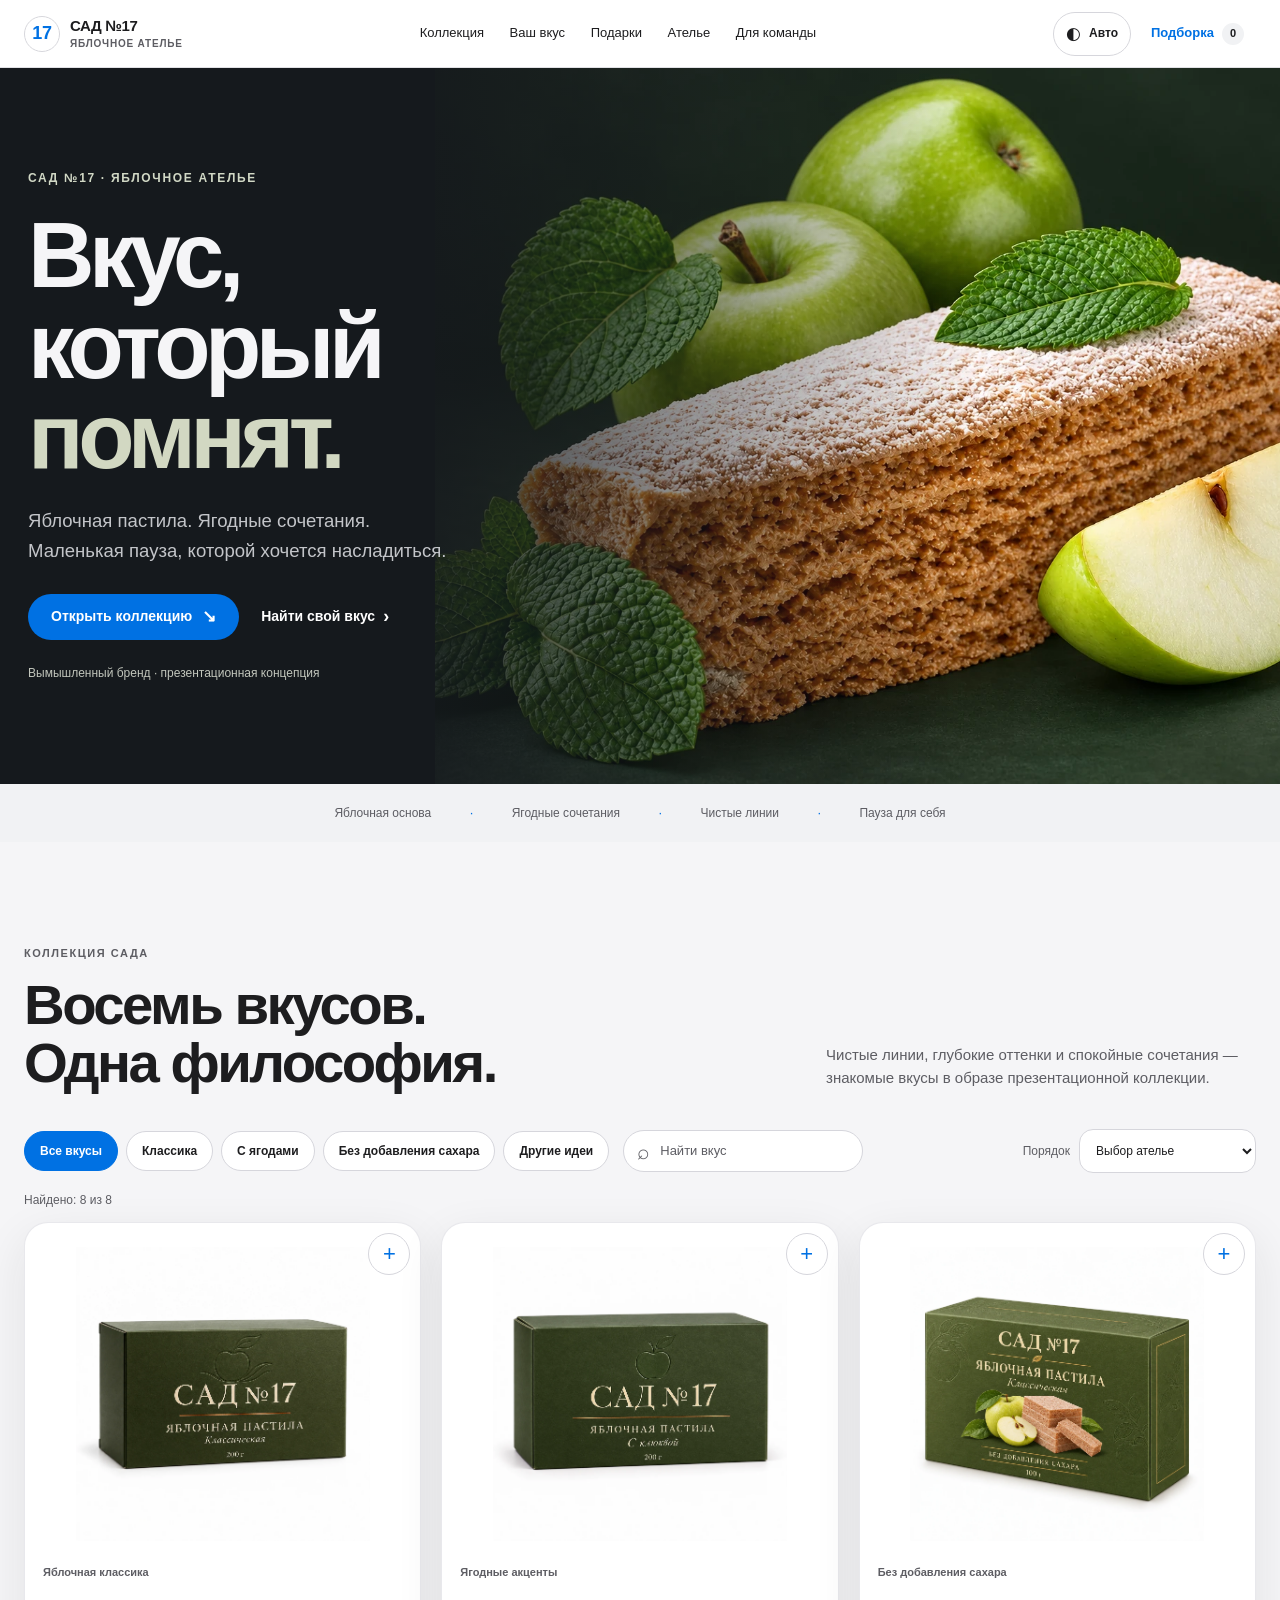
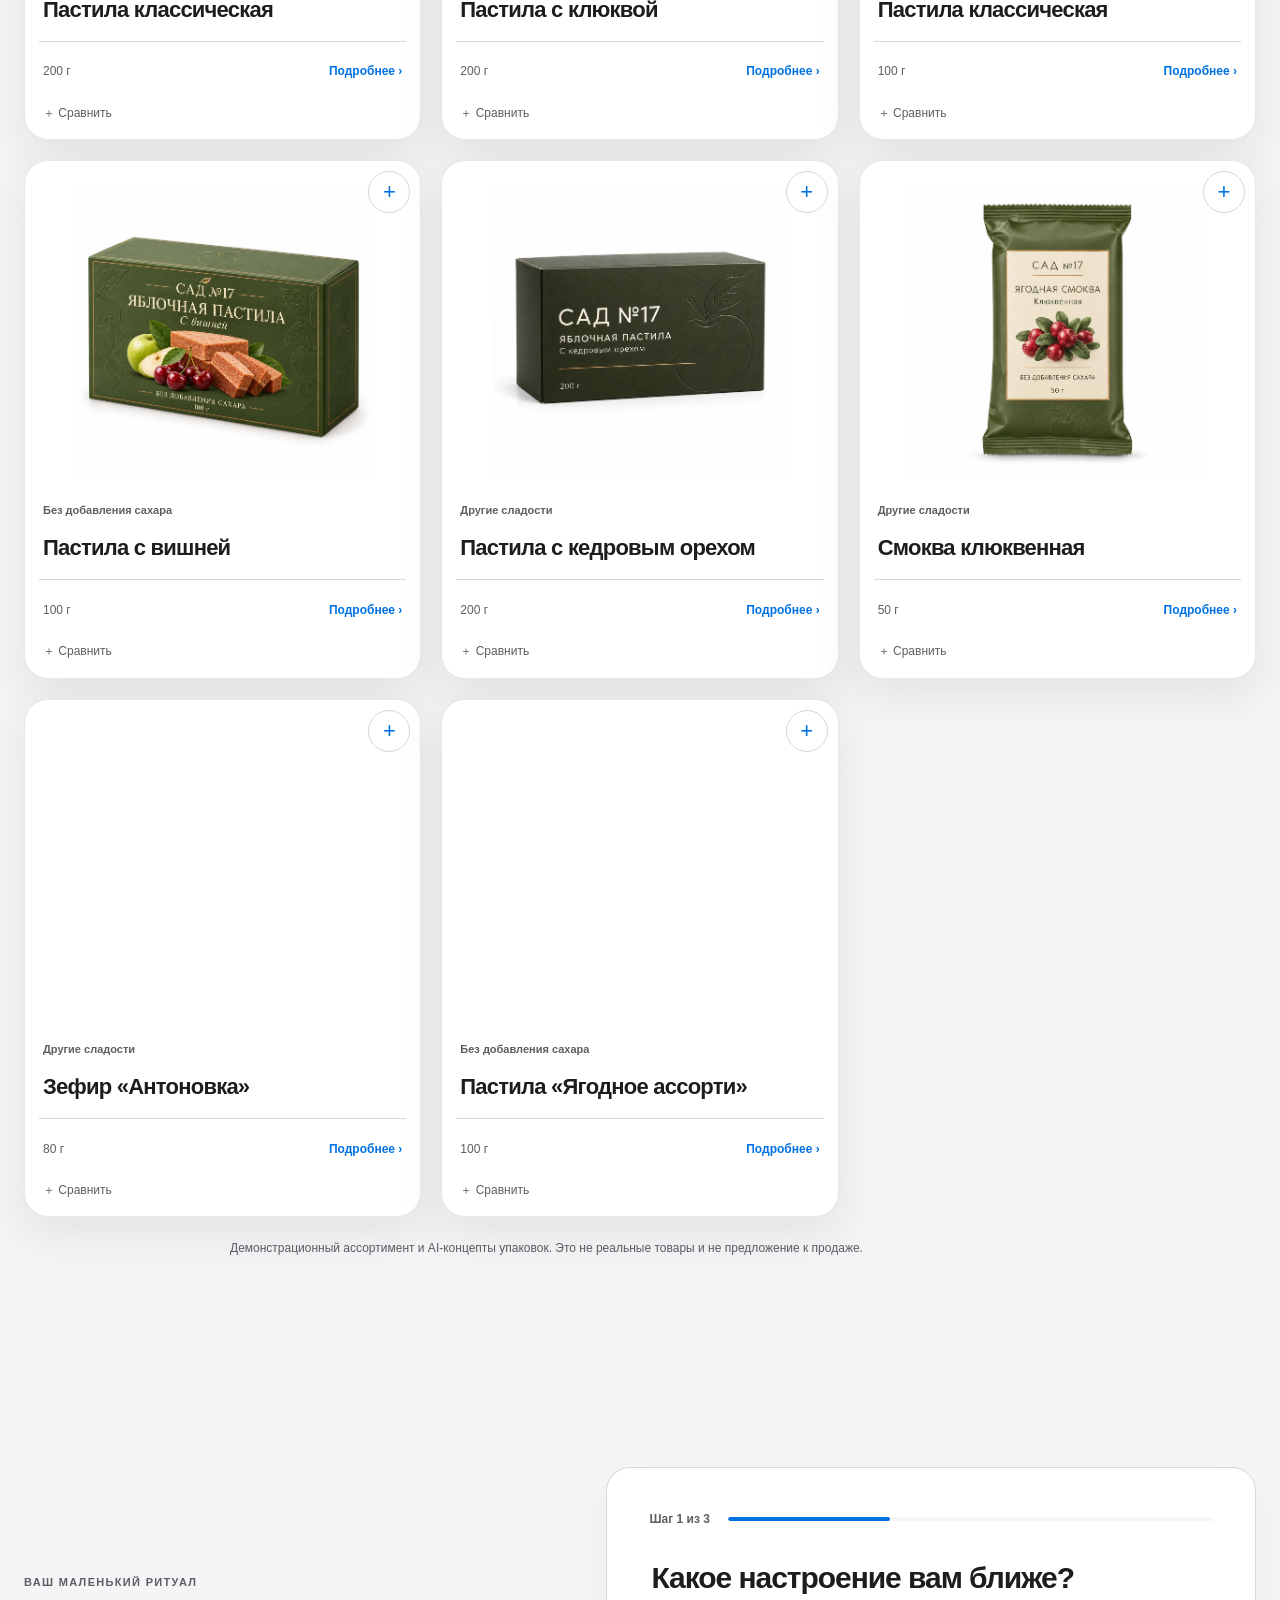
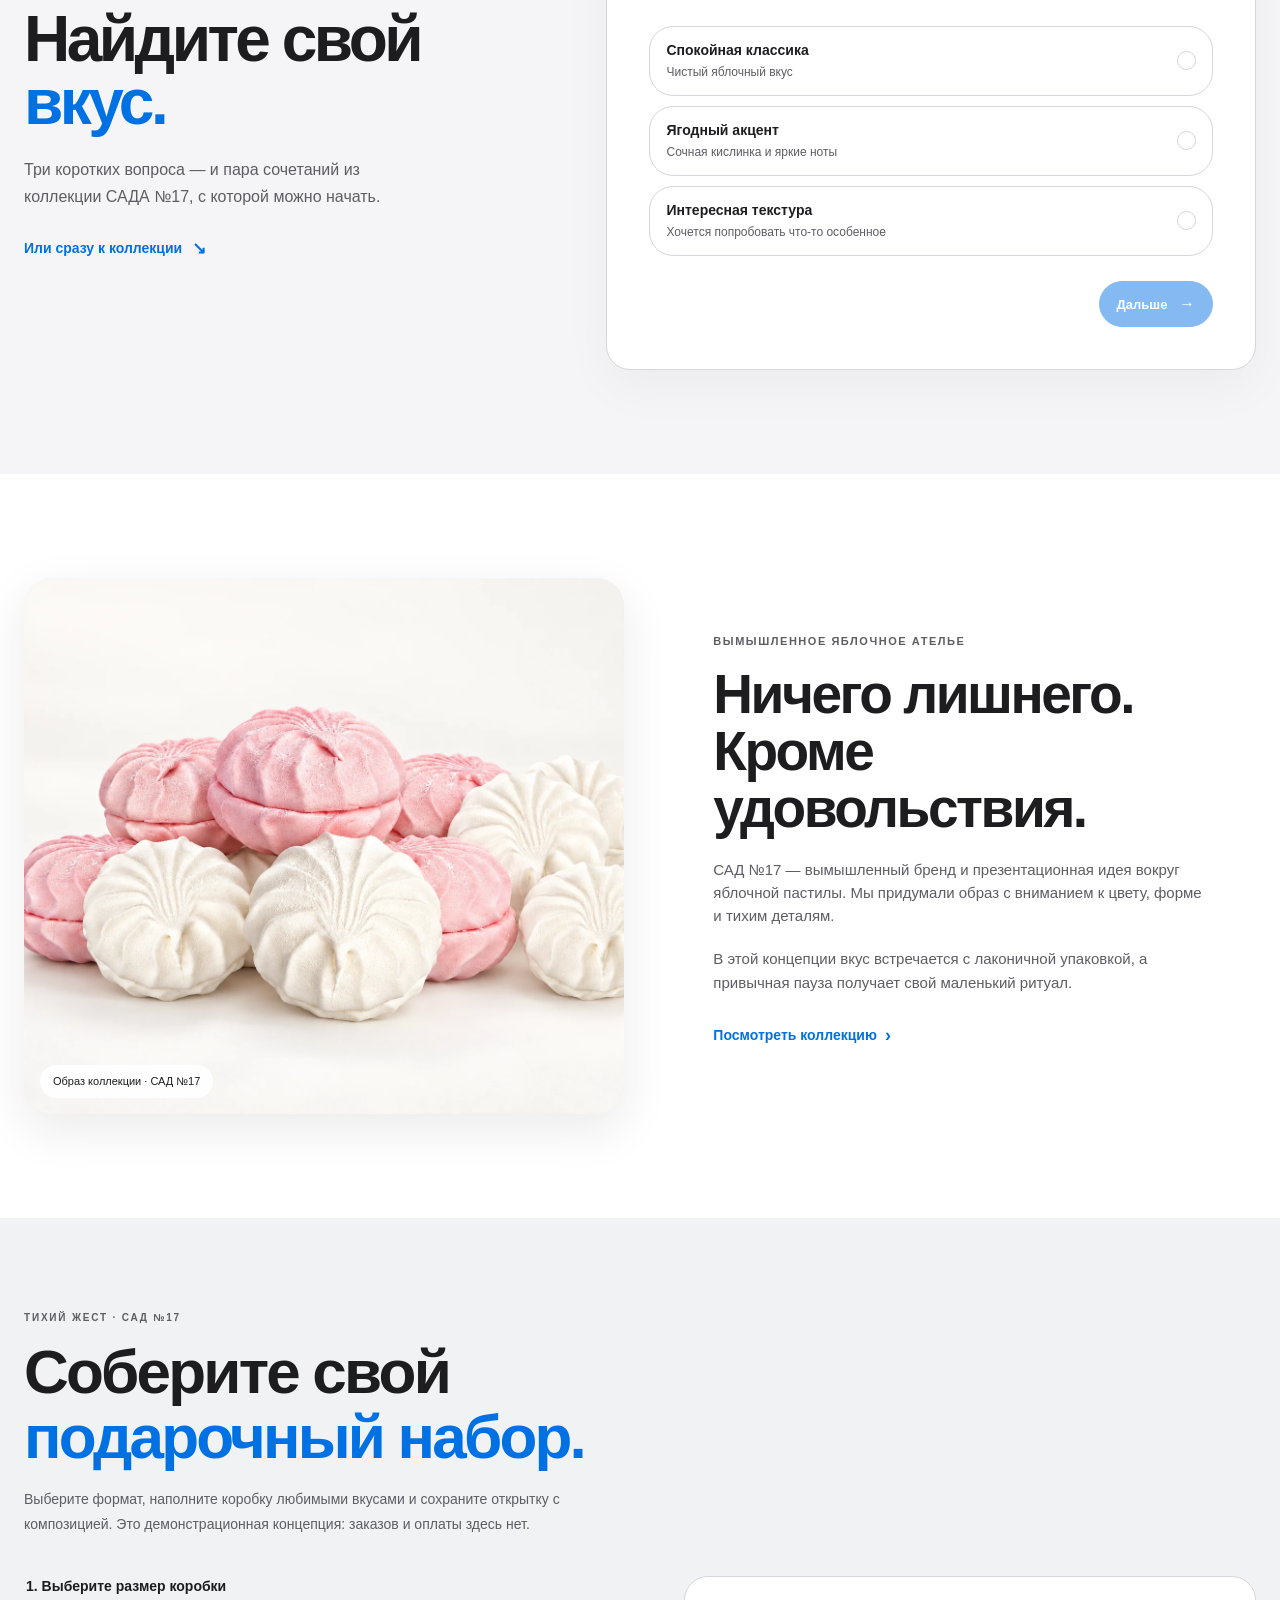
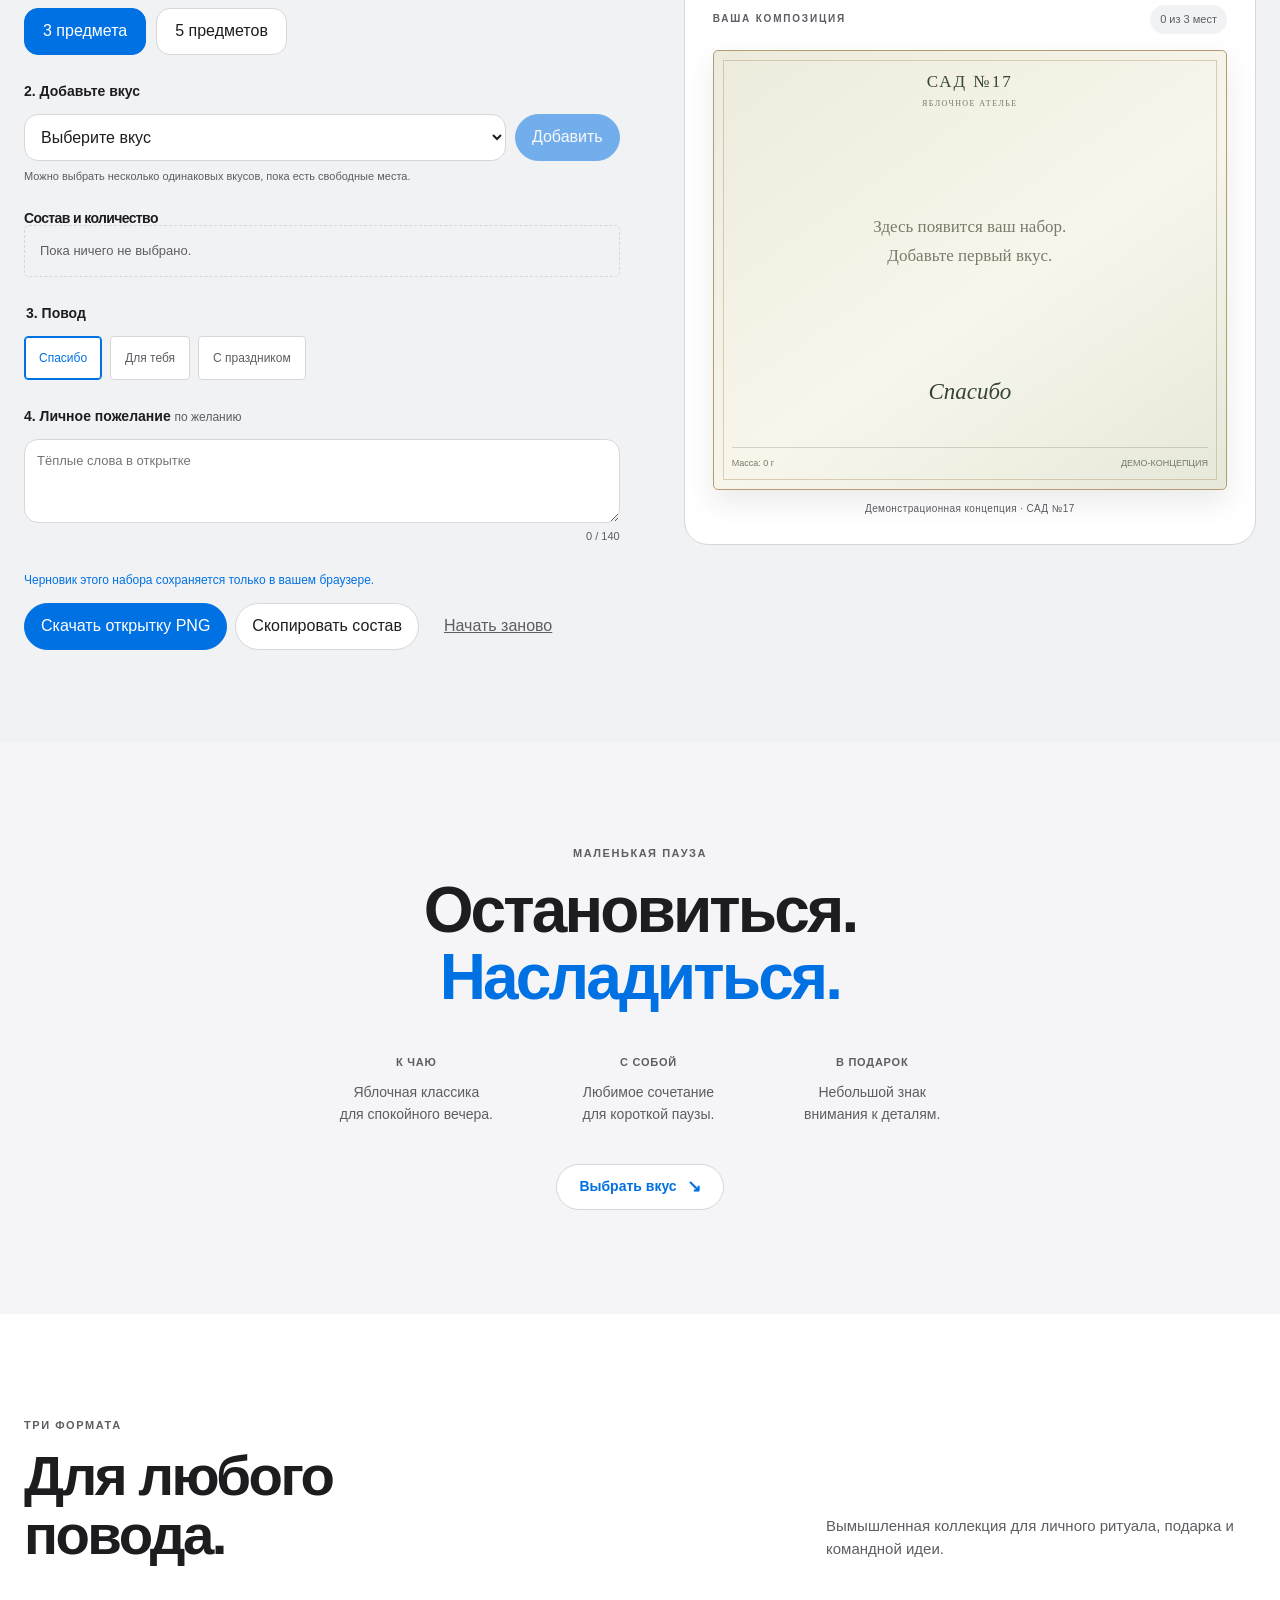
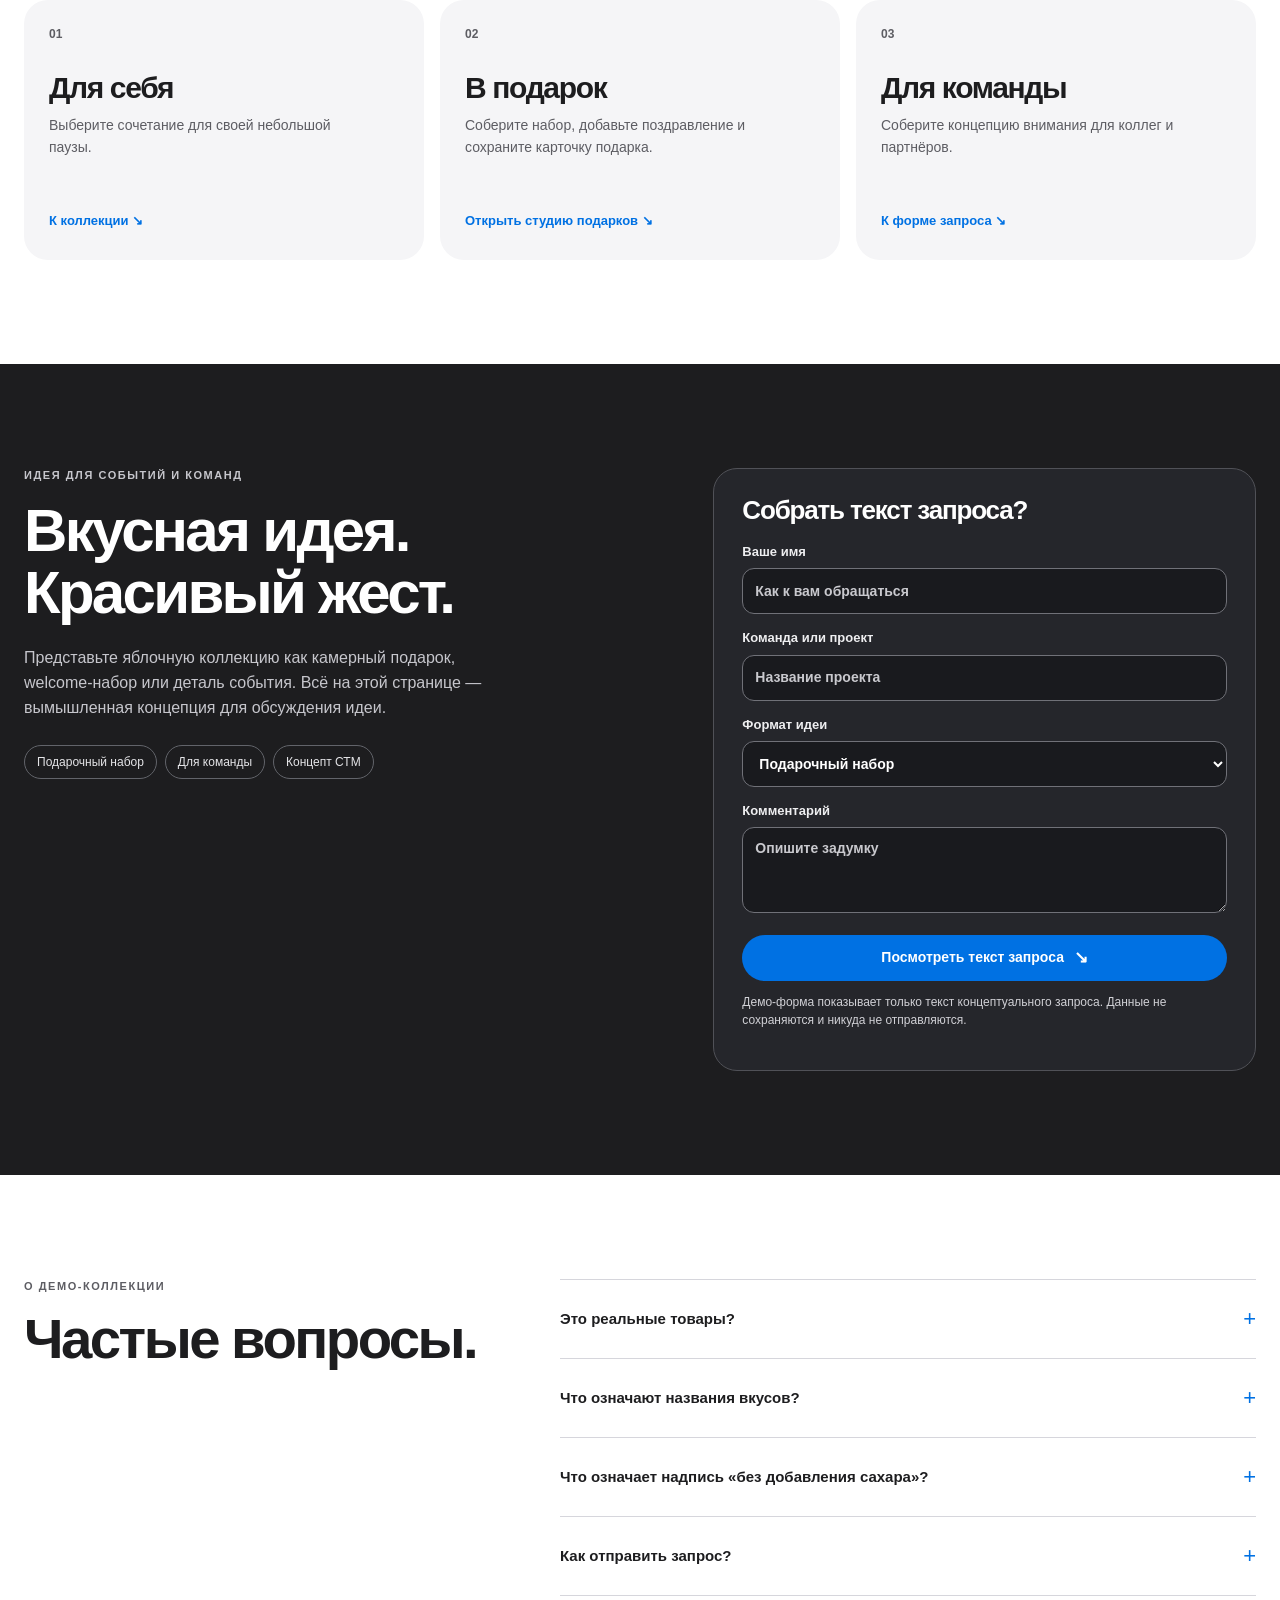
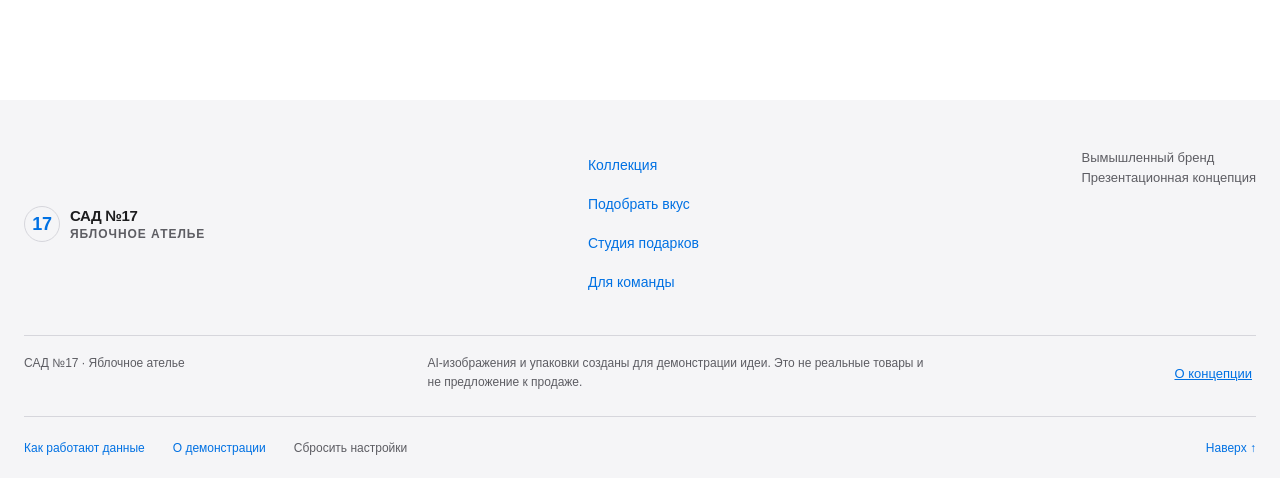
==== index.html @ 33a05bc6 "Build Sad 17 atelier demo with themes and interactive collection" ====
<!doctype html>
<html lang="ru">
<head>
  <meta charset="utf-8">
  <meta name="viewport" content="width=device-width,initial-scale=1">
  <title>САД №17 — яблочное ателье</title>
  <meta name="description" content="Сад №17 — концепция яблочного ателье. Откройте коллекцию, найдите свой вкус и соберите подарочный набор. Светлая и ночная темы.">
  <meta property="og:type" content="website">
  <meta property="og:title" content="Сад №17 — вкус, который помнят">
  <meta property="og:description" content="Коллекция сладостей, персональный подбор вкуса и студия подарков. Демонстрационная концепция вымышленного бренда.">
  <meta property="og:url" content="https://dementer11.github.io/sad17-atelier/">
  <meta property="og:image" content="https://dementer11.github.io/sad17-atelier/assets/demo/editorial-pastila-apples.webp">
  <meta name="twitter:card" content="summary_large_image">
  <link rel="canonical" href="https://dementer11.github.io/sad17-atelier/">
  <meta name="theme-color" content="#17211b">
  <link rel="icon" href="favicon.svg?v=sad17-1" type="image/svg+xml">
  <script src="theme.js"></script>
  <link rel="stylesheet" href="styles.css?v=apple-4">
  <link rel="stylesheet" href="quiz.css">
  <link rel="stylesheet" href="gift.css">
  <link rel="stylesheet" href="enhancements.css">
  <script src="site.js" defer></script>
  <script src="quiz.js" defer></script>
  <script src="gift.js" defer></script>
</head>
<body id="top">
  <a class="skip" href="#catalog">Перейти к каталогу</a>
  <header class="header">
    <a href="#top" class="brand" aria-label="САД №17 — яблочное ателье, наверх">
      <span class="brand-symbol" aria-hidden="true">17</span>
      <span>САД №17<small>ЯБЛОЧНОЕ АТЕЛЬЕ</small></span>
    </a>
    <nav class="nav" aria-label="Основная навигация">
      <a href="#catalog">Коллекция</a>
      <a href="#taste-finder">Ваш вкус</a>
      <a href="#gift-studio">Подарки</a>
      <a href="#story">Ателье</a>
      <a href="#business">Для команды</a>
    </nav>
    <div class="header-actions">
      <button id="theme-toggle" class="theme-toggle" type="button" aria-label="Изменить тему"><span class="theme-toggle-icon" aria-hidden="true">◐</span><span class="theme-label" id="theme-label">Авто</span></button>
      <button class="selection-button" id="open-selection" type="button" aria-label="Открыть подборку">Подборка <span id="selection-count">0</span></button>
      <button id="menu-button" class="menu-button" type="button" aria-label="Открыть меню" aria-expanded="false">☰</button>
    </div>
  </header>

  <main>
    <section class="hero" aria-labelledby="hero-title">
      <div class="hero-copy">
        <p class="eyebrow">САД №17 · ЯБЛОЧНОЕ АТЕЛЬЕ</p>
        <h1 id="hero-title">Вкус,<br>который<br><em>помнят.</em></h1>
        <p class="hero-description">Яблочная пастила. Ягодные сочетания.<br>Маленькая пауза, которой хочется насладиться.</p>
        <div class="hero-cta">
          <a class="button primary" href="#catalog">Открыть коллекцию <span>↘</span></a>
          <a class="text-link" href="#taste-finder">Найти свой вкус <span>›</span></a>
        </div>
        <p class="hero-footnote">Вымышленный бренд · презентационная концепция</p>
      </div>
      <div class="hero-photo">
        <img id="hero-image" src="assets/demo/editorial-pastila-apples.webp?v=studio-2" alt="AI-художественная фотография яблочной пастилы для вымышленного бренда САД №17" fetchpriority="high">
        <div class="heritage-seal" aria-hidden="true"></div>
        <span class="photo-caption" aria-hidden="true"></span>
      </div>
    </section>

    <div class="ribbon" aria-label="Идеи коллекции">
      <span>Яблочная основа</span><i aria-hidden="true">·</i>
      <span>Ягодные сочетания</span><i aria-hidden="true">·</i>
      <span>Чистые линии</span><i aria-hidden="true">·</i>
      <span>Пауза для себя</span>
    </div>

    <section id="catalog" class="section catalog" aria-labelledby="catalog-title">
      <div class="section-heading">
        <div>
          <p class="eyebrow">КОЛЛЕКЦИЯ САДА</p>
          <h2 id="catalog-title">Восемь вкусов.<br>Одна философия.</h2>
        </div>
        <p>Чистые линии, глубокие оттенки и спокойные сочетания — знакомые вкусы в образе презентационной коллекции.</p>
      </div>
      <div class="catalog-controls">
        <div class="filters" role="group" aria-label="Категории коллекции">
          <button class="filter active" data-filter="all" aria-pressed="true" type="button">Все вкусы</button>
          <button class="filter" data-filter="classic" aria-pressed="false" type="button">Классика</button>
          <button class="filter" data-filter="berries" aria-pressed="false" type="button">С ягодами</button>
          <button class="filter" data-filter="no-sugar" aria-pressed="false" type="button">Без добавления сахара</button>
          <button class="filter" data-filter="other" aria-pressed="false" type="button">Другие идеи</button>
        </div>
        <label class="search"><span aria-hidden="true">⌕</span><input type="search" id="search" placeholder="Найти вкус" aria-label="Поиск по названию и составу"></label>
        <label class="sort-label">Порядок<select id="catalog-sort" aria-label="Сортировать коллекцию"><option value="collection">Выбор ателье</option><option value="name">По названию</option><option value="weight-asc">Масса: по возрастанию</option><option value="weight-desc">Масса: по убыванию</option></select></label>
      </div>
      <p class="result-count" id="result-count" aria-live="polite"></p>
      <div id="products" class="products"></div>
      <div id="empty" hidden class="empty">В этой подборке такого названия нет. <button id="reset-search" type="button">Показать все вкусы</button></div>
      <p class="catalog-note">Демонстрационный ассортимент и AI-концепты упаковок. Это не реальные товары и не предложение к продаже.</p>
    </section>

    <section class="section quiz-section" id="taste-finder" aria-labelledby="quiz-title">
  <div class="quiz-shell">
    <div class="quiz-intro">
      <p class="eyebrow">ВАШ МАЛЕНЬКИЙ РИТУАЛ</p>
      <h2 id="quiz-title">Найдите свой<br><em>вкус.</em></h2>
      <p>Три коротких вопроса — и пара сочетаний из коллекции САДА №17, с которой можно начать.</p>
      <a class="quiz-text-link" href="#catalog">Или сразу к коллекции <span aria-hidden="true">↘</span></a>
    </div>
    <div class="quiz-card" data-quiz-panel>
      <div class="quiz-card-top">
        <span class="quiz-step-label" data-quiz-step-label>Шаг 1 из 3</span>
        <div class="quiz-progress" role="progressbar" aria-label="Прогресс подбора вкуса" aria-valuemin="1" aria-valuemax="3" aria-valuenow="1"><span data-quiz-progress></span></div>
      </div>
      <form class="quiz-form" data-quiz-form novalidate>
        <div class="quiz-step" data-quiz-step="0"><fieldset><legend>Какое настроение вам ближе?</legend>
          <label class="quiz-option"><input type="radio" name="mood" value="classic"><span class="quiz-option-copy"><strong>Спокойная классика</strong><small>Чистый яблочный вкус</small></span><span class="quiz-radio" aria-hidden="true"></span></label>
          <label class="quiz-option"><input type="radio" name="mood" value="brightberry"><span class="quiz-option-copy"><strong>Ягодный акцент</strong><small>Сочная кислинка и яркие ноты</small></span><span class="quiz-radio" aria-hidden="true"></span></label>
          <label class="quiz-option"><input type="radio" name="mood" value="texture"><span class="quiz-option-copy"><strong>Интересная текстура</strong><small>Хочется попробовать что-то особенное</small></span><span class="quiz-radio" aria-hidden="true"></span></label>
        </fieldset></div>
        <div class="quiz-step" data-quiz-step="1" hidden><fieldset><legend>Какое предпочтение учесть?</legend>
          <label class="quiz-option"><input type="radio" name="sugar" value="any"><span class="quiz-option-copy"><strong>Открыт(а) разным вкусам</strong><small>Можно предложить разные сочетания</small></span><span class="quiz-radio" aria-hidden="true"></span></label>
          <label class="quiz-option"><input type="radio" name="sugar" value="no-added"><span class="quiz-option-copy"><strong>Без добавления сахара</strong><small>Покажите варианты с такой пометкой</small></span><span class="quiz-radio" aria-hidden="true"></span></label>
        </fieldset></div>
        <div class="quiz-step" data-quiz-step="2" hidden><fieldset><legend>Для какого момента выбираете?</legend>
          <label class="quiz-option"><input type="radio" name="moment" value="tea"><span class="quiz-option-copy"><strong>К чаю</strong><small>Для неспешной паузы</small></span><span class="quiz-radio" aria-hidden="true"></span></label>
          <label class="quiz-option"><input type="radio" name="moment" value="gift"><span class="quiz-option-copy"><strong>В подарок</strong><small>Небольшое внимание к деталям</small></span><span class="quiz-radio" aria-hidden="true"></span></label>
          <label class="quiz-option"><input type="radio" name="moment" value="onroad"><span class="quiz-option-copy"><strong>С собой в дорогу</strong><small>Компактный формат для паузы в пути</small></span><span class="quiz-radio" aria-hidden="true"></span></label>
        </fieldset></div>
        <p class="quiz-validation" data-quiz-validation role="alert" hidden>Выберите один вариант, чтобы продолжить.</p>
        <div class="quiz-actions"><button class="quiz-button quiz-back" type="button" data-quiz-back hidden>← Назад</button><button class="quiz-button quiz-next" type="button" data-quiz-next disabled>Дальше <span aria-hidden="true">→</span></button><button class="quiz-button quiz-next" type="button" data-quiz-finish hidden>Показать вкусы <span aria-hidden="true">→</span></button></div>
      </form>
      <div class="quiz-results" data-quiz-results aria-live="polite" hidden></div>
      <div class="quiz-load-error" data-quiz-load-error role="alert" hidden><p>Не получилось загрузить коллекцию. Попробуйте ещё раз.</p><button class="quiz-button quiz-next" type="button" data-quiz-retry>Повторить</button></div>
    </div>
  </div>
</section>

    <section id="story" class="story section" aria-labelledby="story-title">
      <div class="story-image">
        <img src="assets/demo/editorial-sweets.webp" alt="AI-художественная фотография десерта для вымышленного яблочного ателье" loading="lazy">
        <span class="image-note">Образ коллекции · САД №17</span>
      </div>
      <div class="story-copy">
        <p class="eyebrow">ВЫМЫШЛЕННОЕ ЯБЛОЧНОЕ АТЕЛЬЕ</p>
        <h2 id="story-title">Ничего лишнего.<br>Кроме удовольствия.</h2>
        <p>САД №17 — вымышленный бренд и презентационная идея вокруг яблочной пастилы. Мы придумали образ с вниманием к цвету, форме и тихим деталям.</p>
        <p>В этой концепции вкус встречается с лаконичной упаковкой, а привычная пауза получает свой маленький ритуал.</p>
        <a class="text-link" href="#catalog">Посмотреть коллекцию <span>›</span></a>
      </div>
    </section>

    <section id="gift-studio" class="gift-studio" aria-labelledby="gift-title">
  <div class="gift-studio__intro">
    <p class="gift-studio__eyebrow">ТИХИЙ ЖЕСТ · САД №17</p>
    <h2 id="gift-title">Соберите свой<br><em>подарочный набор.</em></h2>
    <p class="gift-studio__lede">Выберите формат, наполните коробку любимыми вкусами и сохраните открытку с композицией. Это демонстрационная концепция: заказов и оплаты здесь нет.</p>
  </div>

  <div class="gift-studio__layout">
    <div class="gift-studio__builder">
      <fieldset class="gift-studio__field">
        <legend>1. Выберите размер коробки</legend>
        <div class="gift-studio__size" role="group" aria-label="Вместимость набора">
          <button type="button" class="gift-studio__size-option" data-gift-size="3" aria-pressed="true">3 предмета</button>
          <button type="button" class="gift-studio__size-option" data-gift-size="5" aria-pressed="false">5 предметов</button>
        </div>
      </fieldset>

      <div class="gift-studio__field">
        <label for="gift-product-select">2. Добавьте вкус</label>
        <div class="gift-studio__add-row">
          <select id="gift-product-select" aria-label="Выбрать вкус для набора">
            <option value="">Загрузка коллекции…</option>
          </select>
          <button type="button" class="gift-studio__add-button" data-gift-add>Добавить</button>
        </div>
        <p class="gift-studio__hint">Можно выбрать несколько одинаковых вкусов, пока есть свободные места.</p>
      </div>

      <div class="gift-studio__field">
        <h3 class="gift-studio__subhead">Состав и количество</h3>
        <div class="gift-studio__items" data-gift-items aria-live="polite"></div>
      </div>

      <fieldset class="gift-studio__field">
        <legend>3. Повод</legend>
        <div class="gift-studio__occasions">
          <label><input type="radio" name="gift-occasion" value="Спасибо" checked><span>Спасибо</span></label>
          <label><input type="radio" name="gift-occasion" value="Для тебя"><span>Для тебя</span></label>
          <label><input type="radio" name="gift-occasion" value="С праздником"><span>С праздником</span></label>
        </div>
      </fieldset>

      <div class="gift-studio__field">
        <label for="gift-note">4. Личное пожелание <span class="gift-studio__optional">по желанию</span></label>
        <textarea id="gift-note" maxlength="140" rows="3" placeholder="Тёплые слова в открытке" aria-describedby="gift-note-count"></textarea>
        <div id="gift-note-count" class="gift-studio__counter" aria-live="polite">0 / 140</div>
      </div>

      <p class="gift-studio__status" data-gift-status role="status" aria-live="polite"></p>
      <div class="gift-studio__actions">
        <button type="button" class="gift-studio__download" data-gift-download>Скачать открытку PNG</button>
        <button type="button" class="gift-studio__copy" data-gift-copy>Скопировать состав</button>
        <button type="button" class="gift-studio__reset" data-gift-reset>Начать заново</button>
      </div>
    </div>

    <aside class="gift-studio__preview" aria-label="Предпросмотр подарочного набора">
      <div class="gift-studio__preview-top">
        <span class="gift-studio__eyebrow">ВАША КОМПОЗИЦИЯ</span>
        <span class="gift-studio__capacity" data-gift-capacity aria-live="polite">0 из 3 мест</span>
      </div>
      <div class="gift-studio__box" data-gift-preview>
        <div class="gift-studio__box-brand">САД №17<span>ЯБЛОЧНОЕ АТЕЛЬЕ</span></div>
        <div class="gift-studio__box-content" data-gift-preview-items>
          <p class="gift-studio__empty">Здесь появится ваш набор.<br>Добавьте первый вкус.</p>
        </div>
        <div class="gift-studio__box-greeting" data-gift-greeting>Спасибо</div>
        <div class="gift-studio__box-note" data-gift-preview-note></div>
        <div class="gift-studio__box-foot"><span data-gift-mass>Масса: 0 г</span><span>ДЕМО-КОНЦЕПЦИЯ</span></div>
      </div>
      <p class="gift-studio__demo-caption">Демонстрационная концепция · САД №17</p>
    </aside>
  </div>
</section>

    <section class="ritual section" aria-labelledby="ritual-title">
      <p class="eyebrow">МАЛЕНЬКАЯ ПАУЗА</p>
      <h2 id="ritual-title">Остановиться.<br><em>Насладиться.</em></h2>
      <div class="ritual-items">
        <div><span>К ЧАЮ</span><p>Яблочная классика<br>для спокойного вечера.</p></div>
        <div><span>С СОБОЙ</span><p>Любимое сочетание<br>для короткой паузы.</p></div>
        <div><span>В ПОДАРОК</span><p>Небольшой знак<br>внимания к деталям.</p></div>
      </div>
      <a class="button outline" href="#catalog">Выбрать вкус <span>↘</span></a>
    </section>

    <section id="where" class="section where" aria-labelledby="where-title">
      <div class="section-heading">
        <div><p class="eyebrow">ТРИ ФОРМАТА</p><h2 id="where-title">Для любого<br>повода.</h2></div>
        <p>Вымышленная коллекция для личного ритуала, подарка и командной идеи.</p>
      </div>
      <div class="where-grid">
        <a class="where-card" href="#catalog"><span class="card-number">01</span><h3>Для себя</h3><p>Выберите сочетание для своей небольшой паузы.</p><span class="card-action">К коллекции ↘</span></a>
        <a class="where-card" href="#gift-studio"><span class="card-number">02</span><h3>В подарок</h3><p>Соберите набор, добавьте поздравление и сохраните карточку подарка.</p><span class="card-action">Открыть студию подарков ↘</span></a>
        <a class="where-card" href="#business"><span class="card-number">03</span><h3>Для команды</h3><p>Соберите концепцию внимания для коллег и партнёров.</p><span class="card-action">К форме запроса ↘</span></a>
      </div>
    </section>

    <section id="business" class="business section" aria-labelledby="business-title">
      <div class="business-copy">
        <p class="eyebrow">ИДЕЯ ДЛЯ СОБЫТИЙ И КОМАНД</p>
        <h2 id="business-title">Вкусная идея.<br>Красивый жест.</h2>
        <p>Представьте яблочную коллекцию как камерный подарок, welcome-набор или деталь события. Всё на этой странице — вымышленная концепция для обсуждения идеи.</p>
        <div class="business-tags"><span>Подарочный набор</span><span>Для команды</span><span>Концепт СТМ</span></div>
      </div>
      <form id="business-form">
        <h3>Собрать текст запроса?</h3>
        <label>Ваше имя<input name="name" autocomplete="name" placeholder="Как к вам обращаться" required maxlength="100"></label>
        <label>Команда или проект<input name="company" autocomplete="organization" placeholder="Название проекта" required maxlength="150"></label>
        <label>Формат идеи<select name="topic"><option>Подарочный набор</option><option>Для команды</option><option>Концепт собственной марки</option></select></label>
        <label>Комментарий<textarea name="message" rows="2" placeholder="Опишите задумку" maxlength="2000"></textarea></label>
        <button class="button cream" type="submit">Посмотреть текст запроса <span>↘</span></button>
        <p class="form-note">Демо-форма показывает только текст концептуального запроса. Данные не сохраняются и никуда не отправляются.</p>
        <p id="form-status" role="status" aria-live="polite"></p>
        <textarea id="request-preview" rows="6" readonly hidden aria-label="Предпросмотр текста запроса"></textarea>
      </form>
    </section>

    <section class="section questions" aria-labelledby="questions-title">
      <div><p class="eyebrow">О ДЕМО-КОЛЛЕКЦИИ</p><h2 id="questions-title">Частые вопросы.</h2></div>
      <div class="faq">
        <details><summary>Это реальные товары?</summary><p>Нет. САД №17 — вымышленный бренд, а ассортимент и упаковки на странице созданы как презентационная концепция. Покупка и заказ не предлагаются.</p></details>
        <details><summary>Что означают названия вкусов?</summary><p>Это названия вкусов для демонстрации идеи коллекции. Они не подтверждают состав реального продукта.</p></details>
        <details><summary>Что означает надпись «без добавления сахара»?</summary><p>Это часть концептуальных названий в демонстрационном каталоге, а не характеристика продаваемого товара или рекомендация по питанию.</p></details>
        <details><summary>Как отправить запрос?</summary><p>Заполните демо-форму: она покажет текст для ознакомления. Данные не сохраняются и не отправляются; на сайте нет оформления заказа.</p></details>
      </div>
    </section>
  </main>

  <footer>
    <div class="footer-top">
      <a href="#top" class="brand" aria-label="САД №17 — яблочное ателье, наверх"><span class="brand-symbol" aria-hidden="true">17</span><span>САД №17<small>ЯБЛОЧНОЕ АТЕЛЬЕ</small></span></a>
      <div><a href="#catalog">Коллекция</a><a href="#taste-finder">Подобрать вкус</a><a href="#gift-studio">Студия подарков</a><a href="#business">Для команды</a></div>
      <p>Вымышленный бренд<br>Презентационная концепция</p>
    </div>
    <div class="footer-bottom">
      <span>САД №17 · Яблочное ателье</span>
      <p>AI-изображения и упаковки созданы для демонстрации идеи. Это не реальные товары и не предложение к продаже.</p>
      <button id="open-sources" type="button">О концепции</button>
    </div>
    <div class="footer-legal"><a href="privacy.html">Как работают данные</a><a href="terms.html">О демонстрации</a><button id="clear-preferences" type="button">Сбросить настройки</button><a href="#top">Наверх ↑</a></div>
  </footer>

  <dialog id="product-dialog" class="product-dialog" aria-label="Концепция вкуса"><button class="close" data-close type="button" aria-label="Закрыть">×</button><div id="product-detail"></div></dialog>
  <dialog id="selection-dialog" class="selection-dialog" aria-label="Моя подборка"><button class="close" data-close type="button" aria-label="Закрыть">×</button><p class="eyebrow">ВАША ДЕМО-ПОДБОРКА</p><h2>Мой выбор</h2><div id="selection-list"></div><button id="selection-email" class="button primary" type="button">Скопировать подборку</button><p class="catalog-note">Подборка существует только в этой демонстрации. Ничего не заказывается и не отправляется.</p></dialog>
  <dialog id="sources-dialog" class="sources-dialog" aria-label="О презентационной концепции"><button class="close" data-close type="button" aria-label="Закрыть">×</button><h2>О концепции</h2><p>САД №17 — вымышленный бренд «яблочного ателье», созданный для демонстрации визуальной идеи коллекции пастилы.</p><p>Названия, ассортимент, тексты и упаковки — концептуальные. Фотографии упаковки созданы с помощью ИИ; они не изображают реальные товары.</p><p>Страница не является магазином, офертой или предложением приобрести продукцию.</p></dialog>
  <div class="compare-bar" id="compare-bar" hidden><span id="compare-count" aria-live="polite"></span><button class="button primary" id="open-compare" type="button">Сравнить вкусы</button><button id="clear-compare" type="button" aria-label="Очистить сравнение">Сбросить</button></div>
  <dialog id="compare-dialog" aria-label="Сравнение вкусов"><button class="close" data-close type="button" aria-label="Закрыть">×</button><p class="eyebrow">ДЕТАЛИ КОЛЛЕКЦИИ</p><h2>Сравнить вкусы</h2><div id="compare-content"></div></dialog>
  <div class="toast" id="toast" role="status" aria-live="polite"></div>
</body>
</html>
---- styles.css ----
:root {
  color-scheme: light;
  --page: #f5f5f7;
  --surface: #ffffff;
  --surface-alt: #f1f2f4;
  --ink: #1d1d1f;
  --muted: #5d5d63;
  --line: #d6d6dc;
  --blue: #0071e3;
  --blue-hover: #0062c8;
  --dark: #1d1d1f;
  --dark-muted: #c6c6cc;
  --shadow: 0 16px 48px rgb(29 29 31 / 9%);
  --focus: #62aaff;
  --hero: #15191d;
  --hero-ink: #f5f5f7;
  --hero-muted: #c3c5c9;
  --hero-accent: #d2d8c2;
  --radius-card: 24px;
  --content: 1240px;
  --sans: -apple-system, BlinkMacSystemFont, "Segoe UI", Arial, sans-serif;
}
html[data-theme="dark"] {
  color-scheme: dark;
  --page: #101114;
  --surface: #18191d;
  --surface-alt: #222328;
  --ink: #f5f5f7;
  --muted: #b9bac1;
  --line: #383a40;
  --blue: #70b7ff;
  --blue-hover: #9dceff;
  --dark: #0b0c0f;
  --dark-muted: #c9cad0;
  --shadow: 0 18px 52px rgb(0 0 0 / 32%);
  --focus: #8bc7ff;
  --hero: #0d1013;
  --hero-ink: #f5f5f7;
  --hero-muted: #d1d2d5;
  --hero-accent: #d5dec2;
}

*, *::before, *::after { box-sizing: border-box; }
html { min-width: 320px; scroll-behavior: smooth; scroll-padding-top: 76px; }
body {
  min-width: 320px;
  margin: 0;
  background: var(--surface);
  color: var(--ink);
  font: 16px/1.55 var(--sans);
  -webkit-font-smoothing: antialiased;
  text-rendering: optimizeLegibility;
  transition: background-color .16s ease, color .16s ease;
}
button, input, select, textarea { font: inherit; }
button, a, input, select, textarea { -webkit-tap-highlight-color: transparent; }
a { color: var(--blue); text-decoration: none; }
a:hover { color: var(--blue-hover); }
button { color: inherit; cursor: pointer; }
button:disabled { cursor: not-allowed; opacity: .58; }
img, svg { display: block; max-width: 100%; }
h1, h2, h3, p { margin: 0; }
h1, h2, h3 { color: var(--ink); font-weight: 650; line-height: 1.04; letter-spacing: -.045em; }
h2 { font-size: clamp(36px, 4.4vw, 58px); }
em { color: var(--blue); font-style: normal; font-weight: inherit; }
[hidden] { display: none !important; }
:focus-visible { outline: 3px solid var(--focus); outline-offset: 3px; }
.skip {
  position: fixed;
  z-index: 1000;
  top: 8px;
  left: 12px;
  transform: translateY(-150%);
  border-radius: 999px;
  padding: 11px 18px;
  background: var(--ink);
  color: var(--surface);
}
.skip:focus { transform: translateY(0); color: var(--surface); }

.topline { display: none; }
.header {
  position: sticky;
  z-index: 50;
  top: 0;
  display: flex;
  width: 100%;
  height: 68px;
  align-items: center;
  justify-content: space-between;
  gap: 18px;
  padding: 0 max(24px, calc((100vw - var(--content)) / 2));
  border-bottom: 1px solid color-mix(in srgb, var(--line) 72%, transparent);
  background: color-mix(in srgb, var(--surface) 84%, transparent);
  -webkit-backdrop-filter: saturate(180%) blur(18px);
  backdrop-filter: saturate(180%) blur(18px);
}
.brand {
  display: inline-flex;
  min-width: 0;
  align-items: center;
  gap: 10px;
  color: var(--ink);
  font-size: 15px;
  font-weight: 650;
  letter-spacing: -.025em;
  line-height: 1.1;
  white-space: nowrap;
}
.brand:hover { color: var(--ink); }
.brand small { display: block; margin-top: 4px; color: var(--muted); font-size: 10px; font-weight: 550; letter-spacing: .08em; }
.brand-symbol {
  display: grid;
  width: 36px;
  height: 36px;
  flex: 0 0 auto;
  place-items: center;
  border: 1px solid var(--line);
  border-radius: 50%;
  color: var(--blue);
  font-size: 18px;
  font-weight: 650;
}
.nav { display: flex; align-items: center; gap: clamp(14px, 2vw, 28px); }
.nav a { display: inline-flex; min-height: 44px; align-items: center; color: var(--ink); font-size: 13px; font-weight: 500; white-space: nowrap; }
.nav a:hover { color: var(--blue); }
.header-actions { display: flex; align-items: center; justify-content: flex-end; gap: 8px; }
.selection-button, .theme-toggle, .menu-button {
  display: inline-flex;
  min-width: 44px;
  min-height: 44px;
  align-items: center;
  justify-content: center;
  gap: 8px;
  border: 0;
  border-radius: 999px;
  padding: 8px 12px;
  background: transparent;
  color: var(--ink);
  font-size: 13px;
  font-weight: 550;
  white-space: nowrap;
}
.selection-button:hover, .theme-toggle:hover, .menu-button:hover { background: var(--surface-alt); }
.selection-button { color: var(--blue); }
.selection-button span {
  display: grid;
  min-width: 22px;
  height: 22px;
  place-items: center;
  border-radius: 999px;
  background: var(--surface-alt);
  color: var(--ink);
  font-size: 11px;
}
.theme-toggle { border: 1px solid var(--line); }
.theme-toggle-icon { font-size: 17px; line-height: 1; }
.theme-label { font-size: 12px; }
.menu-button { display: none; font-size: 22px; }

.hero {
  position: relative;
  display: grid;
  width: 100%;
  min-height: min(680px, calc(100svh - 68px));
  grid-template-columns: minmax(0, .95fr) minmax(0, 1.05fr);
  align-items: center;
  overflow: hidden;
  padding: clamp(64px, 8vw, 112px) max(28px, calc((100vw - var(--content)) / 2));
  isolation: isolate;
  background: var(--hero);
  color: var(--hero-ink);
}
.hero-copy { position: relative; z-index: 3; width: min(100%, 550px); padding-right: clamp(18px, 3vw, 48px); }
.eyebrow { margin-bottom: 16px; color: var(--muted); font-size: 11px; font-weight: 600; letter-spacing: .14em; line-height: 1.4; }
.hero .eyebrow { color: #d1d8c5; font-size: 12px; margin-bottom: 24px; }
.hero h1 { color: var(--hero-ink); font-size: clamp(56px, 7.2vw, 96px); font-weight: 650; letter-spacing: -.06em; line-height: .98; }
.hero h1 em { color: var(--hero-accent); }
.hero-description { max-width: 460px; margin: 24px 0 28px; color: var(--hero-muted); font-size: clamp(16px, 1.45vw, 19px); line-height: 1.6; }
.hero-cta { display: flex; align-items: center; justify-content: flex-start; flex-wrap: wrap; gap: 12px 22px; }
.hero-footnote { margin-top: 24px; color: #c2c6bc; font-size: 12px; }
.hero-photo {
  position: absolute;
  z-index: 0;
  top: 0;
  right: 0;
  bottom: 0;
  width: min(66%, 900px);
  height: 100%;
  overflow: hidden;
  background: var(--hero);
}
.hero-photo > img { width: 100%; height: 100%; object-fit: cover; object-position: center; }
.hero::after {
  position: absolute;
  z-index: 1;
  inset: 0;
  background: linear-gradient(90deg, var(--hero) 0%, color-mix(in srgb, var(--hero) 95%, transparent) 30%, color-mix(in srgb, var(--hero) 56%, transparent) 49%, transparent 76%);
  content: "";
  pointer-events: none;
}
.heritage-seal, .photo-caption, .hero-bottom { display: none; }
.button {
  display: inline-flex;
  min-width: 44px;
  min-height: 46px;
  align-items: center;
  justify-content: center;
  gap: 10px;
  border: 1px solid transparent;
  border-radius: 999px;
  padding: 12px 22px;
  font-size: 14px;
  font-weight: 600;
  line-height: 1.25;
  text-align: center;
  transition: background-color .16s ease, color .16s ease, border-color .16s ease, transform .16s ease;
}
.button:hover { transform: translateY(-1px); }
.button span { font-size: 17px; line-height: 1; }
.primary { background: var(--blue); color: #fff; }
.primary:hover { background: var(--blue-hover); color: #fff; }
.outline { border-color: var(--line); background: var(--surface); color: var(--blue); }
.outline:hover { border-color: var(--blue); background: var(--surface-alt); color: var(--blue-hover); }
.cream { width: 100%; background: var(--blue); color: #fff; }
.cream:hover { background: var(--blue-hover); color: #fff; }
.text-link { display: inline-flex; min-height: 44px; align-items: center; gap: 8px; color: var(--blue); font-size: 14px; font-weight: 600; }
.text-link:hover { color: var(--blue-hover); }
.text-link span { font-size: 18px; }
.hero .text-link { color: #fff; }
.hero .text-link:hover { color: var(--hero-accent); }
.ribbon {
  display: flex;
  min-height: 58px;
  align-items: center;
  justify-content: center;
  flex-wrap: wrap;
  gap: 10px clamp(14px, 3vw, 40px);
  padding: 12px 24px;
  background: var(--surface-alt);
  color: var(--muted);
  font-size: 12px;
  font-weight: 500;
  text-align: center;
}
.ribbon i { color: var(--blue); font-size: 13px; font-style: normal; }

.section { width: 100%; max-width: calc(var(--content) + 48px); margin: 0 auto; padding: 104px 24px; scroll-margin-top: 76px; }
.catalog { max-width: none; background: var(--page); }
.catalog > * { width: min(100%, var(--content)); margin-right: auto; margin-left: auto; }
.section-heading { display: flex; align-items: flex-end; justify-content: space-between; gap: 28px; margin-bottom: 36px; }
.section-heading .eyebrow { margin-bottom: 14px; }
.section-heading > p { max-width: 430px; padding-bottom: 4px; color: var(--muted); font-size: 15px; }
.catalog-controls { display: flex; align-items: center; justify-content: space-between; flex-wrap: wrap; gap: 14px; }
.filters { display: flex; flex-wrap: wrap; gap: 8px; }
.filter {
  min-height: 40px;
  border: 1px solid var(--line);
  border-radius: 999px;
  padding: 8px 15px;
  background: var(--surface);
  color: var(--ink);
  font-size: 12px;
  font-weight: 550;
}
.filter:hover { border-color: var(--blue); color: var(--blue); }
.filter.active { border-color: var(--blue); background: var(--blue); color: #fff; }
.search { display: flex; width: min(100%, 240px); min-height: 42px; align-items: center; gap: 8px; border: 1px solid var(--line); border-radius: 999px; padding: 0 13px; background: var(--surface); color: var(--muted); }
.search span { font-size: 21px; line-height: 1; }
.search input { width: 100%; min-width: 0; border: 0; outline: 0; background: transparent; color: var(--ink); font-size: 13px; }
.search input::placeholder { color: var(--muted); opacity: 1; }
.search:focus-within { outline: 3px solid color-mix(in srgb, var(--focus) 35%, transparent); border-color: var(--blue); }
.result-count { margin: 18px 0 12px; color: var(--muted); font-size: 12px; }
.products { display: grid; grid-template-columns: repeat(3, minmax(0, 1fr)); gap: 20px; }
.product-card {
  position: relative;
  display: flex;
  min-width: 0;
  flex-direction: column;
  overflow: hidden;
  border: 1px solid color-mix(in srgb, var(--line) 55%, transparent);
  border-radius: var(--radius-card);
  padding: 14px;
  background: var(--surface);
  box-shadow: var(--shadow);
}
.product-image {
  position: relative;
  display: flex;
  width: 100%;
  aspect-ratio: 1.17;
  align-items: center;
  justify-content: center;
  overflow: hidden;
  border: 0;
  border-radius: 18px;
  padding: 10px;
  background: var(--surface-alt);
}
.product-image img { width: 100%; height: 100%; object-fit: contain; mix-blend-mode: multiply; }
html[data-theme="dark"] .product-image img { mix-blend-mode: multiply; }
.product-badge { position: absolute; z-index: 1; top: 10px; left: 10px; max-width: calc(100% - 54px); border-radius: 999px; padding: 6px 10px; background: var(--surface); color: var(--blue); font-size: 10px; font-weight: 600; line-height: 1.25; }
.product-add { position: absolute; z-index: 2; top: 10px; right: 10px; display: grid; width: 42px; height: 42px; place-items: center; border: 1px solid var(--line); border-radius: 50%; background: var(--surface); color: var(--blue); font-size: 22px; line-height: 1; }
.product-add:hover { border-color: var(--blue); background: var(--surface-alt); }
.product-add.selected { border-color: var(--blue); background: var(--blue); color: #fff; }
.product-meta { margin: 13px 4px 2px; color: var(--muted); font-size: 11px; font-weight: 600; }
.product-title { display: block; min-height: 58px; border: 0; padding: 5px 4px 9px; background: transparent; color: var(--ink); font-size: 22px; font-weight: 650; letter-spacing: -.035em; line-height: 1.18; text-align: left; overflow-wrap: anywhere; }
.product-title:hover { color: var(--blue); }
.product-bottom { display: flex; min-height: 44px; align-items: center; justify-content: space-between; gap: 10px; margin-top: auto; border-top: 1px solid var(--line); padding: 10px 4px 0; color: var(--muted); font-size: 12px; }
.product-more { min-height: 40px; border: 0; padding: 6px 0; background: transparent; color: var(--blue); font-size: 12px; font-weight: 600; white-space: nowrap; }
.product-more:hover { color: var(--blue-hover); }
.catalog-note { max-width: 820px; margin-top: 22px; color: var(--muted); font-size: 12px; line-height: 1.6; }
.empty { padding: 52px 18px; color: var(--muted); text-align: center; }
.empty button { min-height: 44px; margin: 12px auto 0; border: 0; background: transparent; color: var(--blue); text-decoration: underline; }

.story { display: grid; grid-template-columns: minmax(0, 1.05fr) minmax(0, .95fr); align-items: center; gap: clamp(34px, 7vw, 92px); }
.story-image { position: relative; min-width: 0; overflow: hidden; aspect-ratio: 1.12; border-radius: 28px; background: var(--surface-alt); box-shadow: var(--shadow); }
.story-image img { width: 100%; height: 100%; object-fit: cover; }
.image-note { position: absolute; bottom: 16px; left: 16px; border-radius: 999px; padding: 8px 13px; background: color-mix(in srgb, var(--surface) 92%, transparent); color: var(--ink); font-size: 11px; }
.story-copy h2 { font-size: clamp(38px, 4.3vw, 56px); }
.story-copy > p:not(.eyebrow) { max-width: 500px; margin: 20px 0; color: var(--muted); font-size: 15px; }
.story-stat { display: inline-flex; flex-direction: column; margin: 10px 0 18px; border-left: 3px solid var(--blue); padding-left: 15px; }
.story-stat strong { color: var(--ink); font-size: 38px; font-weight: 750; letter-spacing: -.06em; line-height: 1; }
.story-stat span { margin-top: 6px; color: var(--muted); font-size: 12px; }

.ritual { background: var(--page); text-align: center; }
.ritual h2 { font-size: clamp(40px, 5vw, 68px); }
.ritual-items { display: flex; justify-content: center; flex-wrap: wrap; gap: clamp(24px, 7vw, 94px); margin: 38px 0; }
.ritual-items > div { min-width: 130px; }
.ritual-items span { color: var(--muted); font-size: 11px; font-weight: 650; letter-spacing: .07em; }
.ritual-items p { margin-top: 9px; color: var(--muted); font-size: 14px; }

.where-grid { display: grid; grid-template-columns: repeat(3, minmax(0, 1fr)); gap: 16px; }
.where-card { display: flex; min-width: 0; min-height: 260px; flex-direction: column; border: 1px solid transparent; border-radius: var(--radius-card); padding: 24px; background: var(--page); color: var(--ink); }
.where-card:hover { border-color: var(--line); color: var(--ink); }
.card-number { color: var(--muted); font-size: 12px; font-weight: 600; }
.where-card h3 { margin: 28px 0 12px; font-size: 30px; }
.where-card p { max-width: 320px; color: var(--muted); font-size: 14px; }
.card-action { min-height: 44px; margin-top: auto; padding-top: 20px; color: var(--blue); font-size: 13px; font-weight: 600; }

.business { display: grid; grid-template-columns: minmax(0, 1.05fr) minmax(320px, .95fr); align-items: start; gap: clamp(34px, 7vw, 96px); max-width: none; background: var(--dark); color: #fff; }
.business .eyebrow { color: var(--dark-muted); }
.business h2, .business h3 { color: #fff; }
.business h2 { font-size: clamp(40px, 4.7vw, 60px); }
.business-copy > p:not(.eyebrow) { max-width: 500px; margin-top: 22px; color: var(--dark-muted); font-size: 16px; }
.business-tags { display: flex; flex-wrap: wrap; gap: 8px; margin: 24px 0 0; }
.business-tags span { border: 1px solid #62646a; border-radius: 999px; padding: 7px 12px; color: #e5e5e8; font-size: 12px; }
.business-copy > .demo-aside { max-width: 440px; margin-top: 20px; color: var(--dark-muted); font-size: 13px; }
#business-form { border: 1px solid #505157; border-radius: var(--radius-card); padding: 28px; background: #25262b; color: #fff; }
#business-form h3 { margin-bottom: 18px; font-size: 26px; }
#business-form label { display: block; margin: 14px 0; color: #eeeef0; font-size: 13px; font-weight: 550; }
#business-form input, #business-form select, #business-form textarea {
  display: block;
  width: 100%;
  min-height: 46px;
  margin-top: 6px;
  border: 1px solid #707178;
  border-radius: 12px;
  padding: 10px 12px;
  background: #191a1e;
  color: #fff;
  font-size: 14px;
}
#business-form input::placeholder, #business-form textarea::placeholder { color: #c9c9ce; opacity: 1; }
#business-form select option { background: #191a1e; color: #fff; }
#business-form textarea { min-height: 86px; resize: vertical; }
#business-form input:focus, #business-form select:focus, #business-form textarea:focus { border-color: var(--focus); outline: 3px solid color-mix(in srgb, var(--focus) 38%, transparent); }
#business-form .button { width: 100%; margin-top: 8px; }
.form-note, #form-status { margin-top: 12px; color: #d0d0d5; font-size: 12px; line-height: 1.55; }
#request-preview { min-height: 140px; margin-top: 12px; }

.questions { display: grid; grid-template-columns: minmax(0, .8fr) minmax(0, 1.2fr); gap: clamp(28px, 6vw, 72px); }
.faq details { border-bottom: 1px solid var(--line); padding: 17px 0; }
.faq details:first-child { border-top: 1px solid var(--line); }
.faq summary { display: flex; min-height: 44px; align-items: center; justify-content: space-between; gap: 18px; color: var(--ink); cursor: pointer; font-size: 15px; font-weight: 600; list-style: none; }
.faq summary::-webkit-details-marker { display: none; }
.faq summary::after { content: "+"; flex: 0 0 auto; color: var(--blue); font-size: 22px; font-weight: 400; }
.faq details[open] summary::after { content: "−"; }
.faq p { padding: 10px 0 4px; color: var(--muted); font-size: 14px; }

.social { display: grid; grid-template-columns: 1fr 1fr; gap: 0 64px; background: var(--page); }
.social > .eyebrow { grid-column: 1 / -1; }
.social h2 { font-size: clamp(38px, 4vw, 52px); }
.social-links a { display: grid; grid-template-columns: minmax(0, 1fr) 32px; gap: 4px 14px; border-bottom: 1px solid var(--line); padding: 16px 0; color: var(--ink); }
.social-links a:hover { color: var(--blue); }
.social-links a > span { font-size: 19px; font-weight: 650; }
.social-links small { grid-row: 2; color: var(--muted); font-size: 12px; }
.social-links b { grid-column: 2; grid-row: 1 / 3; align-self: center; color: var(--blue); font-size: 20px; font-weight: 500; }

footer { padding: 48px max(24px, calc((100vw - var(--content)) / 2)) 20px; background: var(--page); }
.footer-top { display: flex; justify-content: space-between; gap: 32px; padding-bottom: 34px; }
.footer-top > div { display: flex; flex-direction: column; gap: 3px; font-size: 14px; }
.footer-top > div a { min-height: 36px; display: inline-flex; align-items: center; }
.footer-top small { color: var(--muted); font-size: 12px; }
.footer-top > p { color: var(--muted); font-size: 13px; }
.footer-bottom { display: flex; align-items: flex-start; justify-content: space-between; gap: 18px; border-top: 1px solid var(--line); padding-top: 18px; color: var(--muted); font-size: 12px; }
.footer-bottom p { max-width: 500px; }
.footer-bottom button { min-height: 40px; border: 0; padding: 0 4px; background: transparent; color: var(--blue); font-size: 13px; text-decoration: underline; }
.legal-link { color: var(--blue); text-decoration: underline; text-underline-offset: 3px; }

.toast { position: fixed; z-index: 100; bottom: max(20px, env(safe-area-inset-bottom)); left: 50%; max-width: min(90vw, 520px); transform: translate(-50%, 12px); border-radius: 999px; padding: 12px 20px; background: var(--ink); color: var(--surface); font-size: 13px; opacity: 0; pointer-events: none; text-align: center; transition: opacity .16s ease, transform .16s ease; }
.toast.visible { transform: translate(-50%, 0); opacity: 1; }

dialog { position: fixed; width: min(850px, calc(100vw - 32px)); max-width: none; max-height: min(90dvh, 900px); overflow: auto; border: 1px solid var(--line); border-radius: 26px; padding: 36px; background: var(--surface); color: var(--ink); box-shadow: var(--shadow); }
dialog::backdrop { background: rgb(8 10 14 / 56%); -webkit-backdrop-filter: blur(6px); backdrop-filter: blur(6px); }
.close { position: absolute; z-index: 3; top: 12px; right: 12px; display: grid; width: 44px; height: 44px; place-items: center; border: 0; border-radius: 50%; background: var(--surface-alt); color: var(--ink); font-size: 27px; line-height: 1; }
.close:hover { background: var(--line); }
.detail-grid { display: grid; grid-template-columns: minmax(0, .9fr) minmax(0, 1.1fr); align-items: start; gap: 28px; }
.detail-grid > img { width: 100%; height: 340px; border-radius: 18px; background: var(--surface-alt); object-fit: contain; mix-blend-mode: multiply; }
html[data-theme="dark"] .detail-grid > img { mix-blend-mode: multiply; }
.detail-grid h2 { margin-bottom: 14px; font-size: 38px; }
.detail-grid .eyebrow { margin-bottom: 12px; }
.detail-grid p { margin: 0 0 14px; color: var(--muted); font-size: 14px; }
.detail-grid dl { font-size: 14px; line-height: 1.6; }
.detail-grid dt { margin-top: 12px; color: var(--ink); font-weight: 700; }
.detail-grid dd { margin: 2px 0 0; color: var(--muted); overflow-wrap: anywhere; }
.detail-grid .button { width: 100%; margin-top: 18px; }
.ingredient-note { border-radius: 12px; padding: 12px; background: var(--surface-alt); color: var(--muted); font-size: 13px !important; }
.detail-grid .sugar-note { color: var(--muted); }
.selection-dialog { width: min(600px, calc(100vw - 32px)); }
.selection-dialog h2 { margin-bottom: 22px; font-size: 42px; }
.selection-item { display: flex; align-items: center; gap: 14px; border-bottom: 1px solid var(--line); padding: 14px 0; }
.selection-item img { width: 72px; height: 68px; flex: 0 0 auto; border-radius: 12px; background: var(--surface-alt); object-fit: contain; mix-blend-mode: multiply; }
html[data-theme="dark"] .selection-item img { mix-blend-mode: multiply; }
.selection-item div { min-width: 0; flex: 1; font-size: 16px; font-weight: 650; overflow-wrap: anywhere; }
.selection-item small { display: block; margin-top: 4px; color: var(--muted); font-size: 12px; font-weight: 400; }
.selection-item button { min-height: 40px; border: 0; background: transparent; color: var(--blue); font-size: 12px; text-decoration: underline; }
.selection-dialog .button { margin-top: 22px; }
.sources-dialog h2 { margin-bottom: 18px; font-size: 36px; }
.sources-dialog p, .sources-dialog li { margin: 12px 0; color: var(--muted); font-size: 14px; }
.sources-dialog a { color: var(--blue); text-decoration: underline; }

/* Optional interfaces contributed by the compare, gift and quiz sections. */
.compare-bar, .newsletter, .quiz-card, .gift-card, .service-row { border: 1px solid var(--line); border-radius: var(--radius-card); background: var(--surface); color: var(--ink); box-shadow: var(--shadow); }
.compare-bar { position: sticky; z-index: 10; bottom: 12px; display: flex; align-items: center; justify-content: space-between; gap: 14px; margin: 20px auto; padding: 14px 18px; }
.compare-table { width: 100%; border-collapse: collapse; border-radius: 16px; overflow: hidden; background: var(--surface); color: var(--ink); }
.compare-table th, .compare-table td { border-bottom: 1px solid var(--line); padding: 12px; text-align: left; vertical-align: top; }
.compare-table th { background: var(--surface-alt); font-weight: 650; }
.service-row { display: flex; align-items: center; gap: 14px; padding: 16px; }
.newsletter, .quiz-card, .gift-card { padding: 22px; }
.theme-toggle:focus-visible, .compare-bar button:focus-visible { outline: 3px solid var(--focus); outline-offset: 3px; }

@media (max-width: 1000px) {
  .header { padding-inline: 20px; }
  .nav { display: none; position: absolute; top: 68px; right: 12px; left: 12px; flex-direction: column; align-items: stretch; gap: 2px; border: 1px solid var(--line); border-radius: 18px; padding: 10px 16px; background: var(--surface); box-shadow: var(--shadow); }
  .nav.open { display: flex; }
  .nav a { min-height: 46px; border-bottom: 1px solid var(--line); padding: 8px 4px; font-size: 14px; }
  .nav a:last-child { border-bottom: 0; }
  .menu-button { display: inline-flex; }
  .hero { min-height: 620px; grid-template-columns: minmax(0, 1fr) minmax(0, 1fr); padding-inline: 24px; }
  .hero-copy { max-width: 100%; }
  .hero-photo { width: 70%; }
  .products { grid-template-columns: repeat(2, minmax(0, 1fr)); gap: 16px; }
  .product-title { font-size: 20px; }
  .section { padding-block: 80px; }
  .story { gap: 34px; }
  .where-grid { gap: 12px; }
  .where-card { min-height: 250px; padding: 20px; }
  .where-card h3 { font-size: 26px; }
  .business { grid-template-columns: minmax(0, 1fr) minmax(0, .95fr); gap: 28px; }
  .questions { gap: 36px; }
}
@media (max-width: 680px) {
  html { scroll-padding-top: 68px; }
  .header { height: 64px; gap: 8px; padding-inline: 14px; }
  .brand { gap: 8px; font-size: 13px; }
  .brand-symbol { width: 32px; height: 32px; font-size: 16px; }
  .brand small { font-size: 9px; }
  .header-actions { gap: 4px; }
  .selection-button, .theme-toggle, .menu-button { min-width: 44px; min-height: 44px; padding: 6px 8px; }
  .theme-label { font-size: 11px; }
  .nav { top: 64px; }
  .hero { min-height: 780px; grid-template-columns: minmax(0, 1fr); align-content: start; padding: 50px 20px 0; }
  .hero-copy { width: min(100%, 520px); max-width: none; padding: 0; }
  .hero .eyebrow { margin-bottom: 18px; font-size: 10px; letter-spacing: .12em; }
  .hero h1 { font-size: clamp(48px, 13vw, 72px); }
  .hero-description { max-width: 440px; margin: 18px 0 22px; font-size: 16px; }
  .hero-description br { display: none; }
  .hero-cta { gap: 8px 18px; }
  .hero .button { min-height: 44px; padding: 11px 17px; font-size: 13px; }
  .hero-footnote { margin-top: 17px; font-size: 11px; }
  .hero-photo { position: absolute; top: auto; right: 0; bottom: 0; left: 0; width: 100%; height: 410px; }
  .hero-photo > img { object-position: center 42%; }
  .hero::after { background: linear-gradient(180deg, var(--hero) 0%, color-mix(in srgb, var(--hero) 96%, transparent) 39%, color-mix(in srgb, var(--hero) 62%, transparent) 57%, transparent 100%); }
  .ribbon { gap: 8px 15px; padding: 13px 16px; font-size: 11px; }
  .ribbon i { display: none; }
  .ribbon span::before { content: "·"; margin-right: 8px; color: var(--blue); }
  .section { padding: 64px 20px; }
  .section-heading { display: block; margin-bottom: 26px; }
  .section-heading h2, .section h2 { font-size: 36px; }
  .section-heading > p { margin-top: 13px; font-size: 14px; }
  .catalog-controls { align-items: stretch; flex-direction: column; gap: 12px; }
  .filters { gap: 7px; }
  .filter { min-height: 40px; padding: 8px 12px; font-size: 12px; }
  .search { width: 100%; }
  .products { grid-template-columns: repeat(2, minmax(0, 1fr)); gap: 12px; }
  .product-card { border-radius: 18px; padding: 9px; }
  .product-image { aspect-ratio: .93; border-radius: 13px; padding: 5px; }
  .product-badge { top: 7px; left: 7px; max-width: calc(100% - 48px); padding: 5px 7px; font-size: 10px; }
  .product-add { top: 7px; right: 7px; width: 38px; height: 38px; font-size: 20px; }
  .product-meta { margin: 10px 3px 2px; font-size: 10px; line-height: 1.4; }
  .product-title { min-height: 64px; padding: 4px 3px 8px; font-size: clamp(16px, 4.7vw, 20px); }
  .product-bottom { min-height: 42px; gap: 5px; padding: 7px 3px 0; font-size: 10px; }
  .product-more { font-size: 10px; }
  .catalog-note { font-size: 12px; }
  .story { grid-template-columns: minmax(0, 1fr); gap: 26px; }
  .story-image { aspect-ratio: 1.12; border-radius: 20px; }
  .story-copy h2 { font-size: 38px; }
  .story-copy > p:not(.eyebrow) { margin: 16px 0; font-size: 14px; }
  .ritual h2 { font-size: 40px; }
  .ritual-items { gap: 14px; margin: 26px 0; }
  .ritual-items > div { flex: 1 1 120px; min-width: 0; }
  .ritual-items span { font-size: 10px; letter-spacing: .03em; }
  .ritual-items p { font-size: 12px; }
  .where-grid { grid-template-columns: minmax(0, 1fr); gap: 12px; }
  .where-card { display: grid; min-height: 0; grid-template-columns: minmax(0, 1fr) minmax(0, 1fr); gap: 8px 14px; border-radius: 20px; padding: 19px; }
  .where-card .card-number { grid-column: 1 / -1; }
  .where-card h3 { margin: 3px 0; font-size: 25px; }
  .where-card p { align-self: center; font-size: 13px; }
  .card-action { grid-column: 1 / -1; margin-top: 7px; padding-top: 12px; }
  .business { grid-template-columns: minmax(0, 1fr); gap: 28px; }
  .business h2 { font-size: 40px; }
  .business-copy > p:not(.eyebrow) { margin-top: 17px; font-size: 15px; }
  #business-form { border-radius: 20px; padding: 20px; }
  #business-form h3 { font-size: 24px; }
  .questions { grid-template-columns: minmax(0, 1fr); gap: 24px; }
  .questions h2, .social h2 { font-size: 36px; }
  .faq summary { font-size: 14px; }
  .faq p { font-size: 13px; }
  .social { grid-template-columns: minmax(0, 1fr); gap: 18px; }
  .footer-top { flex-direction: column; gap: 20px; padding-bottom: 24px; }
  .footer-bottom { flex-wrap: wrap; gap: 12px; font-size: 11px; }
  .footer-bottom p { width: 100%; max-width: none; }
  dialog { width: calc(100vw - 24px); max-height: 90dvh; border-radius: 22px; padding: 28px 18px 20px; }
  .detail-grid { grid-template-columns: minmax(0, 1fr); gap: 16px; }
  .detail-grid > img { height: 220px; }
  .detail-grid h2 { font-size: 30px; }
  .selection-dialog h2 { font-size: 36px; }
  .selection-item img { width: 56px; height: 56px; }
  .selection-item div { font-size: 14px; }
  .sources-dialog h2 { font-size: 30px; }
}
@media (max-width: 360px) {
  .header { gap: 4px; padding-inline: 10px; }
  .brand { gap: 6px; font-size: 12px; }
  .brand small, .theme-label { display: none; }
  .header-actions { gap: 2px; }
  .selection-button { font-size: 0; }
  .selection-button::before { content: "♡"; color: var(--blue); font-size: 20px; }
  .selection-button span { min-width: 18px; height: 18px; font-size: 10px; }
  .hero { min-height: 740px; padding-inline: 16px; }
  .hero h1 { font-size: 48px; }
  .hero-photo { height: 370px; }
  .section { padding-inline: 16px; }
  .product-card { padding: 7px; }
  .product-title { font-size: 16px; }
  .where-card { padding: 16px; }
  #business-form { padding: 16px; }
}
@media (min-width: 1500px) {
  .hero { min-height: 720px; }
}
@media (prefers-reduced-motion: reduce) {
  html { scroll-behavior: auto; }
  *, *::before, *::after { scroll-behavior: auto !important; animation-duration: .01ms !important; animation-iteration-count: 1 !important; transition-duration: .01ms !important; }
}
---- quiz.css ----
/* Taste finder: all selectors stay inside the quiz namespace. */
.quiz-section { background: var(--page); }
.quiz-shell { width: min(100%, var(--content, 1240px)); margin: 0 auto; display: grid; grid-template-columns: minmax(0, .85fr) minmax(420px, 1.15fr); align-items: center; gap: clamp(40px, 8vw, 112px); }
.quiz-intro { max-width: 440px; }
.quiz-intro .eyebrow { margin-bottom: 18px; color: var(--muted); font-size: 11px; font-weight: 650; letter-spacing: .12em; }
.quiz-intro h2 { margin: 0 0 22px; font-size: clamp(44px, 5vw, 68px); line-height: .98; letter-spacing: -.055em; }
.quiz-intro > p:not(.eyebrow) { max-width: 390px; color: var(--muted); font-size: 16px; line-height: 1.7; }
.quiz-text-link { display: inline-flex; align-items: center; gap: 10px; margin-top: 26px; color: var(--blue); font-size: 14px; font-weight: 600; }
.quiz-text-link:hover { color: var(--blue-hover, var(--blue)); }
.quiz-text-link span { font-size: 17px; }
.quiz-card { min-width: 0; border: 1px solid var(--line); border-radius: var(--radius, var(--radius-card, 24px)); padding: clamp(24px, 4vw, 42px); background: var(--surface); box-shadow: 0 18px 50px rgb(0 0 0 / 4%); }
.quiz-card-top { display: flex; align-items: center; gap: 18px; margin-bottom: 32px; }
.quiz-step-label { flex: 0 0 auto; color: var(--muted); font-size: 12px; font-weight: 650; }
.quiz-progress { height: 4px; flex: 1; overflow: hidden; border-radius: 999px; background: var(--page); }
.quiz-progress span { display: block; width: 33.333%; height: 100%; border-radius: inherit; background: var(--blue); transition: width .24s ease; }
.quiz-form fieldset { min-width: 0; margin: 0; border: 0; padding: 0; }
.quiz-form legend { margin: 0 0 20px; color: var(--ink); font-size: clamp(22px, 2.6vw, 30px); font-weight: 650; letter-spacing: -.035em; line-height: 1.18; }
.quiz-option { position: relative; display: flex; min-height: 70px; align-items: center; gap: 15px; margin-top: 10px; border: 1px solid var(--line); border-radius: var(--radius, var(--radius-card, 24px)); padding: 12px 16px; cursor: pointer; transition: border-color .18s ease, background .18s ease, transform .18s ease; }
.quiz-option:hover { transform: translateY(-1px); border-color: var(--blue); }
.quiz-option:focus-within { outline: 3px solid var(--blue); outline-offset: 3px; }
.quiz-option input { position: absolute; width: 1px; height: 1px; overflow: hidden; clip: rect(0, 0, 0, 0); white-space: nowrap; clip-path: inset(50%); }
.quiz-option:has(input:checked) { border-color: var(--blue); background: var(--page); }
.quiz-option-copy { display: grid; gap: 3px; flex: 1; }
.quiz-option-copy strong { color: var(--ink); font-size: 14px; font-weight: 620; }
.quiz-option-copy small { color: var(--muted); font-size: 12px; line-height: 1.45; }
.quiz-radio { display: grid; width: 19px; height: 19px; flex: 0 0 19px; place-items: center; border: 1px solid var(--line); border-radius: 50%; }
.quiz-radio::after { width: 9px; height: 9px; border-radius: 50%; background: var(--blue); content: ""; opacity: 0; transform: scale(.5); transition: opacity .16s ease, transform .16s ease; }
.quiz-option input:checked ~ .quiz-radio { border-color: var(--blue); }
.quiz-option input:checked ~ .quiz-radio::after { opacity: 1; transform: scale(1); }
.quiz-validation { margin-top: 12px; color: var(--muted); font-size: 12px; }
.quiz-actions { display: flex; align-items: center; justify-content: space-between; gap: 12px; margin-top: 25px; }
.quiz-button { min-height: 44px; border: 1px solid var(--line); border-radius: 999px; padding: 10px 17px; background: var(--surface); color: var(--ink); font: inherit; font-size: 13px; font-weight: 620; cursor: pointer; transition: background .16s ease, border-color .16s ease, transform .16s ease; }
.quiz-button:hover:not(:disabled) { transform: translateY(-1px); border-color: var(--blue); }
.quiz-button:focus-visible { outline: 3px solid var(--blue); outline-offset: 3px; }
.quiz-button:disabled { opacity: .48; cursor: not-allowed; }
.quiz-back { margin-right: auto; }
.quiz-next { margin-left: auto; border-color: var(--blue); background: var(--blue); color: #fff; }
.quiz-next:hover:not(:disabled) { background: var(--blue-hover, var(--blue)); color: #fff; }
.quiz-next span { padding-left: 8px; font-size: 16px; }
.quiz-results h3 { margin: 0 0 7px; color: var(--ink); font-size: 26px; letter-spacing: -.04em; }
.quiz-results-intro { margin-bottom: 19px; color: var(--muted); font-size: 13px; }
.quiz-result-list { display: grid; gap: 12px; }
.quiz-result { display: grid; grid-template-columns: 92px minmax(0, 1fr); gap: 16px; overflow: hidden; border: 1px solid var(--line); border-radius: var(--radius, var(--radius-card, 24px)); padding: 12px; background: var(--surface); }
.quiz-result img { width: 92px; height: 92px; border-radius: max(8px, calc(var(--radius-card, 24px) / 2)); background: var(--page); object-fit: contain; }
.quiz-result-copy { display: flex; min-width: 0; flex-direction: column; align-items: flex-start; }
.quiz-result-copy h4 { margin: 2px 0 5px; color: var(--ink); font-size: 15px; line-height: 1.3; }
.quiz-result-copy p { color: var(--muted); font-size: 12px; line-height: 1.5; }
.quiz-result-copy .quiz-button { min-height: 36px; margin-top: 10px; padding: 7px 13px; font-size: 11px; }
.quiz-result-actions { display: flex; flex-wrap: wrap; align-items: center; gap: 12px; margin-top: 20px; }
.quiz-restart { border: 0; padding: 8px 0; background: transparent; color: var(--blue); font: inherit; font-size: 12px; font-weight: 600; cursor: pointer; }
.quiz-restart:hover { text-decoration: underline; }
.quiz-catalog-link { color: var(--muted); font-size: 12px; }
.quiz-catalog-link:hover { color: var(--blue); }
.quiz-load-error { color: var(--muted); font-size: 14px; }
.quiz-load-error p { margin-bottom: 15px; }
.quiz-load-error .quiz-button { margin-left: 0; }
@media (max-width: 860px) { .quiz-shell { grid-template-columns: 1fr; gap: 34px; } .quiz-intro { max-width: 620px; } .quiz-intro h2 br { display: none; } }
@media (max-width: 560px) { .quiz-section { padding-inline: 20px; } .quiz-intro h2 { font-size: 42px; } .quiz-intro > p:not(.eyebrow) { font-size: 14px; } .quiz-card { padding: 21px 17px; border-radius: var(--radius, var(--radius-card, 24px)); } .quiz-card-top { margin-bottom: 25px; } .quiz-option { min-height: 64px; padding: 10px 12px; } .quiz-option-copy strong { font-size: 13px; } .quiz-option-copy small { font-size: 11px; } .quiz-result { grid-template-columns: 72px minmax(0, 1fr); gap: 12px; padding: 9px; } .quiz-result img { width: 72px; height: 80px; } .quiz-result-copy h4 { font-size: 13px; } .quiz-result-copy p { font-size: 11px; } }
@media (prefers-reduced-motion: reduce) { .quiz-option, .quiz-progress span, .quiz-radio::after, .quiz-button { transition: none; } }
---- gift.css ----
.gift-studio {
  --gift-accent: var(--blue, #344c38);
  --gift-paper: var(--surface, #fffefa);
  --gift-alt: var(--surface-alt, var(--page, #f5f3ee));
  --gift-ink: var(--ink, #242b24);
  --gift-muted: var(--muted, #64695e);
  --gift-line: var(--line, #dedfd4);
  padding: 92px max(24px, calc((100vw - 1280px) / 2));
  background: var(--gift-alt);
  color: var(--gift-ink);
  scroll-margin-top: 80px;
}

.gift-studio *,
.gift-studio *::before,
.gift-studio *::after { box-sizing: border-box; }

.gift-studio button,
.gift-studio input,
.gift-studio select,
.gift-studio textarea { font: inherit; }

.gift-studio button { color: inherit; cursor: pointer; }
.gift-studio button:disabled { cursor: not-allowed; opacity: .52; }
.gift-studio img { display: block; max-width: 100%; }
.gift-studio h2,
.gift-studio h3,
.gift-studio p { margin: 0; }

.gift-studio__intro { max-width: 760px; margin-bottom: 38px; }
.gift-studio__eyebrow { color: var(--gift-muted); font-size: 10px; font-weight: 600; letter-spacing: .18em; }
.gift-studio__intro h2 { margin-top: 15px; font-size: clamp(38px, 5vw, 62px); font-weight: 500; line-height: 1.04; letter-spacing: -.045em; }
.gift-studio__intro h2 em { color: var(--gift-accent); font-family: Georgia, serif; font-weight: 400; }
.gift-studio__lede { max-width: 600px; margin-top: 18px !important; color: var(--gift-muted); font-size: 14px; line-height: 1.8; }

.gift-studio__layout { display: grid; grid-template-columns: minmax(0, 1.02fr) minmax(0, .98fr); align-items: start; gap: clamp(28px, 5vw, 76px); }
.gift-studio__builder { min-width: 0; }
.gift-studio__field { min-width: 0; margin: 0 0 26px; padding: 0; border: 0; }
.gift-studio__field > legend,
.gift-studio__field > label,
.gift-studio__subhead { display: block; margin-bottom: 11px; color: var(--gift-ink); font-size: 14px; font-weight: 600; }
.gift-studio__optional { color: var(--gift-muted); font-size: 12px; font-weight: 400; }
.gift-studio__size { display: flex; flex-wrap: wrap; gap: 10px; }
.gift-studio__size-option { min-height: 46px; border: 1px solid var(--gift-line); border-radius: 4px; padding: 10px 18px; background: var(--gift-paper); color: var(--gift-ink); font-size: 13px; }
.gift-studio__size-option[aria-pressed="true"] { border-color: var(--gift-accent); background: var(--gift-accent); color: #fff; }
.gift-studio__size-option:focus-visible,
.gift-studio button:focus-visible,
.gift-studio select:focus-visible,
.gift-studio textarea:focus-visible,
.gift-studio input:focus-visible + span { outline: 3px solid color-mix(in srgb, var(--gift-accent) 38%, transparent); outline-offset: 2px; }

.gift-studio__add-row { display: grid; grid-template-columns: minmax(0, 1fr) auto; gap: 9px; }
.gift-studio__add-row select,
.gift-studio textarea { width: 100%; min-width: 0; border: 1px solid var(--gift-line); border-radius: 4px; padding: 11px 12px; background: var(--gift-paper); color: var(--gift-ink); }
.gift-studio__add-row select { min-height: 46px; }
.gift-studio__add-button,
.gift-studio__download,
.gift-studio__copy,
.gift-studio__reset { min-height: 46px; border: 1px solid var(--gift-accent); border-radius: 4px; padding: 10px 16px; background: var(--gift-accent); color: #fff !important; font-size: 13px; font-weight: 550; }
.gift-studio__hint { margin-top: 7px !important; color: var(--gift-muted); font-size: 11px; }

.gift-studio__items { display: grid; gap: 8px; }
.gift-studio__list-empty { border: 1px dashed var(--gift-line); border-radius: 5px; padding: 15px; color: var(--gift-muted); font-size: 13px; }
.gift-studio__item { display: flex; min-width: 0; align-items: center; gap: 11px; border: 1px solid var(--gift-line); border-radius: 5px; padding: 8px; background: var(--gift-paper); }
.gift-studio__item-image { width: 52px; height: 52px; flex: 0 0 52px; border-radius: 3px; background: #fff; object-fit: contain; }
.gift-studio__item-text { display: flex; min-width: 0; flex: 1; flex-direction: column; gap: 3px; overflow-wrap: anywhere; font-size: 12px; line-height: 1.35; }
.gift-studio__item-text small { color: var(--gift-muted); font-size: 11px; }
.gift-studio__quantity { display: flex; flex: 0 0 auto; align-items: center; gap: 5px; }
.gift-studio__quantity button { display: grid; width: 44px; height: 44px; place-items: center; border: 1px solid var(--gift-line); border-radius: 4px; background: var(--gift-paper); color: var(--gift-accent); font-size: 22px; }
.gift-studio__quantity span { min-width: 20px; text-align: center; font-size: 13px; font-variant-numeric: tabular-nums; }

.gift-studio__occasions { display: flex; flex-wrap: wrap; gap: 8px; }
.gift-studio__occasions label { position: relative; display: block; cursor: pointer; }
.gift-studio__occasions input { position: absolute; width: 1px; height: 1px; opacity: 0; }
.gift-studio__occasions span { display: grid; min-height: 44px; place-items: center; border: 1px solid var(--gift-line); border-radius: 4px; padding: 9px 14px; background: var(--gift-paper); color: var(--gift-muted); font-size: 12px; }
.gift-studio__occasions input:checked + span { border-color: var(--gift-accent); color: var(--gift-accent); box-shadow: inset 0 0 0 1px var(--gift-accent); }
.gift-studio__occasions input:focus-visible + span { outline: 3px solid color-mix(in srgb, var(--gift-accent) 38%, transparent); outline-offset: 2px; }
.gift-studio textarea { display: block; min-height: 82px; resize: vertical; font-size: 13px; }
.gift-studio__counter { margin-top: 5px; color: var(--gift-muted); font-size: 11px; text-align: right; }
.gift-studio__status { min-height: 22px; margin: 0 0 10px !important; color: var(--gift-accent); font-size: 12px; }
.gift-studio__actions { display: flex; flex-wrap: wrap; gap: 8px; }
.gift-studio__copy { border-color: var(--gift-line); background: var(--gift-paper); color: var(--gift-ink) !important; }
.gift-studio__reset { border-color: transparent; background: transparent; color: var(--gift-muted) !important; text-decoration: underline; }

.gift-studio__preview { min-width: 0; border: 1px solid var(--gift-line); border-radius: 7px; padding: clamp(16px, 2.5vw, 28px); background: var(--gift-paper); }
.gift-studio__preview-top { display: flex; align-items: center; justify-content: space-between; gap: 10px; margin-bottom: 16px; }
.gift-studio__capacity { flex: 0 0 auto; border-radius: 99px; padding: 6px 10px; background: var(--gift-alt); color: var(--gift-muted); font-size: 11px; font-variant-numeric: tabular-nums; }
.gift-studio__box { position: relative; display: flex; min-height: 440px; flex-direction: column; overflow: hidden; border: 1px solid #b49b70; border-radius: 5px; padding: 18px; background: linear-gradient(145deg, #ecebdc, #f8f6eb 55%, #e6e8da); box-shadow: 0 12px 28px rgb(37 47 36 / 10%); }
.gift-studio__box::before { position: absolute; inset: 9px; border: 1px solid rgb(180 155 112 / 45%); content: ''; pointer-events: none; }
.gift-studio__box-brand { position: relative; z-index: 1; color: #344638; font-family: Georgia, serif; font-size: 17px; letter-spacing: .12em; text-align: center; }
.gift-studio__box-brand span { display: block; margin-top: 3px; color: #727967; font-family: inherit; font-size: 8px; letter-spacing: .18em; }
.gift-studio__box-content { position: relative; z-index: 1; display: grid; flex: 1; grid-template-columns: repeat(3, minmax(0, 1fr)); align-content: center; gap: 9px; margin: 19px 0; }
.gift-studio__empty { grid-column: 1 / -1; padding: 60px 8px; color: #777c6d; font-family: Georgia, serif; font-size: 17px; line-height: 1.7; text-align: center; }
.gift-studio__preview-item { display: flex; min-width: 0; flex-direction: column; align-items: center; gap: 4px; border: 1px solid rgb(96 106 83 / 17%); border-radius: 4px; padding: 6px 4px; background: rgb(255 254 250 / 72%); text-align: center; }
.gift-studio__preview-image { width: 100%; height: 94px; object-fit: contain; mix-blend-mode: multiply; }
.gift-studio__preview-item span { display: -webkit-box; width: 100%; overflow: hidden; color: #303b30; font-size: 9px; line-height: 1.25; overflow-wrap: anywhere; -webkit-box-orient: vertical; -webkit-line-clamp: 2; }
.gift-studio__preview-item small { color: #727967; font-size: 9px; }
.gift-studio__box-greeting { position: relative; z-index: 1; color: #344638; font-family: Georgia, serif; font-size: 23px; font-style: italic; text-align: center; }
.gift-studio__box-note { position: relative; z-index: 1; min-height: 18px; margin-top: 6px; color: #727967; font-family: Georgia, serif; font-size: 11px; overflow-wrap: anywhere; text-align: center; }
.gift-studio__box-foot { position: relative; z-index: 1; display: flex; justify-content: space-between; gap: 8px; margin-top: 13px; border-top: 1px solid rgb(96 106 83 / 25%); padding-top: 9px; color: #727967; font-size: 9px; }
.gift-studio__demo-caption { margin-top: 11px !important; color: var(--gift-muted); font-size: 10px; letter-spacing: .04em; text-align: center; }

@media (max-width: 900px) {
  .gift-studio { padding-block: 72px; }
  .gift-studio__layout { grid-template-columns: minmax(0, 1fr); gap: 30px; }
  .gift-studio__preview { grid-row: 1; }
  .gift-studio__box { min-height: 380px; }
}

@media (max-width: 480px) {
  .gift-studio { padding: 58px 16px; }
  .gift-studio__intro { margin-bottom: 28px; }
  .gift-studio__intro h2 { font-size: clamp(35px, 10vw, 48px); }
  .gift-studio__lede { font-size: 13px; }
  .gift-studio__field { margin-bottom: 22px; }
  .gift-studio__add-row { grid-template-columns: minmax(0, 1fr); }
  .gift-studio__add-button { width: 100%; }
  .gift-studio__item { gap: 7px; padding: 6px; }
  .gift-studio__item-image { width: 42px; height: 42px; flex-basis: 42px; }
  .gift-studio__item-text { font-size: 11px; }
  .gift-studio__quantity { gap: 2px; }
  .gift-studio__quantity button { width: 44px; height: 44px; }
  .gift-studio__actions > button { flex: 1 1 auto; }
  .gift-studio__preview { padding: 12px; }
  .gift-studio__box { min-height: 345px; padding: 16px 12px; }
  .gift-studio__box-content { gap: 5px; }
  .gift-studio__preview-image { height: 78px; }
  .gift-studio__preview-item { padding: 5px 2px; }
  .gift-studio__preview-item span,
  .gift-studio__preview-item small { font-size: 8px; }
  .gift-studio__empty { font-size: 15px; }
}

@media (prefers-reduced-motion: reduce) {
  .gift-studio *,
  .gift-studio *::before,
  .gift-studio *::after { scroll-behavior: auto !important; transition-duration: .01ms !important; }
}
---- enhancements.css ----
.gift-studio__intro h2, .gift-studio__intro h2 em { font-family: var(--sans); font-style: normal; font-weight: 650; }
.gift-studio__preview { border-radius: 24px; }
.gift-studio__size-option, .gift-studio__item, .gift-studio select, .gift-studio textarea { border-radius: 14px; }
.gift-studio__actions > button, .gift-studio__add-button { border-radius: 999px; }
html, body { min-width: 0; }
.product-image, html[data-theme="dark"] .product-image { background: #fff; }
.product-image img, html[data-theme="dark"] .product-image img { mix-blend-mode: normal; }
.catalog-controls { flex-wrap: wrap; }
.sort-label { display: flex; align-items: center; gap: 9px; margin-left: auto; color: var(--muted); font-size: 12px; }
.sort-label select { max-width: 220px; min-height: 44px; padding: 9px 12px; border: 1px solid var(--line); border-radius: 14px; background: var(--surface); color: var(--ink); font: inherit; }
.product-compare { align-self: flex-start; border: 0; padding: 12px 4px 3px; background: transparent; color: var(--muted); font-size: 12px; }
.product-compare[aria-pressed="true"] { color: var(--blue); }
.compare-bar[hidden] { display: none; }
.compare-bar { position: fixed; width: min(680px, calc(100% - 32px)); left: 50%; bottom: 14px; transform: translateX(-50%); margin: 0; z-index: 60; border-radius: 22px; }
.compare-bar > span { font-size: 13px; }
.compare-bar > button:last-child { color: var(--muted); border: 0; background: transparent; padding: 10px; }
.with-compare { padding-bottom: 90px; }
#compare-dialog { width: min(940px, calc(100vw - 32px)); }
#compare-dialog h2 { margin-bottom: 24px; font-size: 36px; letter-spacing: -.04em; }
.compare-table { overflow-x: auto; border-radius: 16px; }
.compare-table table { width: 100%; min-width: 560px; border-collapse: collapse; table-layout: fixed; font-size: 13px; }
.compare-table th img { display: block; width: 100%; height: 120px; object-fit: contain; margin-bottom: 10px; }
.compare-table th span { display: block; }
.compare-table td { overflow-wrap: anywhere; }
.compare-table .button { padding: 10px; font-size: 12px; }
.visually-hidden { position: absolute; width: 1px; height: 1px; padding: 0; margin: -1px; overflow: hidden; clip: rect(0,0,0,0); white-space: nowrap; border: 0; }
.footer-legal { display: flex; flex-wrap: wrap; gap: 14px 28px; border-top: 1px solid var(--line); margin-top: 22px; padding-top: 22px; color: var(--muted); font-size: 12px; }
.footer-legal button { color: inherit; font: inherit; border: 0; background: transparent; padding: 0; }
.footer-legal a:last-child { margin-left: auto; }
.detail-actions { display: flex; flex-wrap: wrap; gap: 12px; margin-top: 22px; }
.copy-fallback { display: block; width: 100%; min-height: 130px; margin-top: 20px; background: var(--surface); color: var(--ink); border: 1px solid var(--line); padding: 12px; border-radius: 12px; }
@media (max-width: 680px) {
  .sort-label { margin-left: 0; justify-content: space-between; }
  .sort-label select { max-width: 75%; }
  .compare-bar { gap: 6px; padding: 10px; }
  .compare-bar .button { padding: 10px; font-size: 12px; }
  .compare-bar > span { font-size: 11px; }
  .product-compare { font-size: 11px; }
  .footer-legal a:last-child { margin-left: 0; }
}
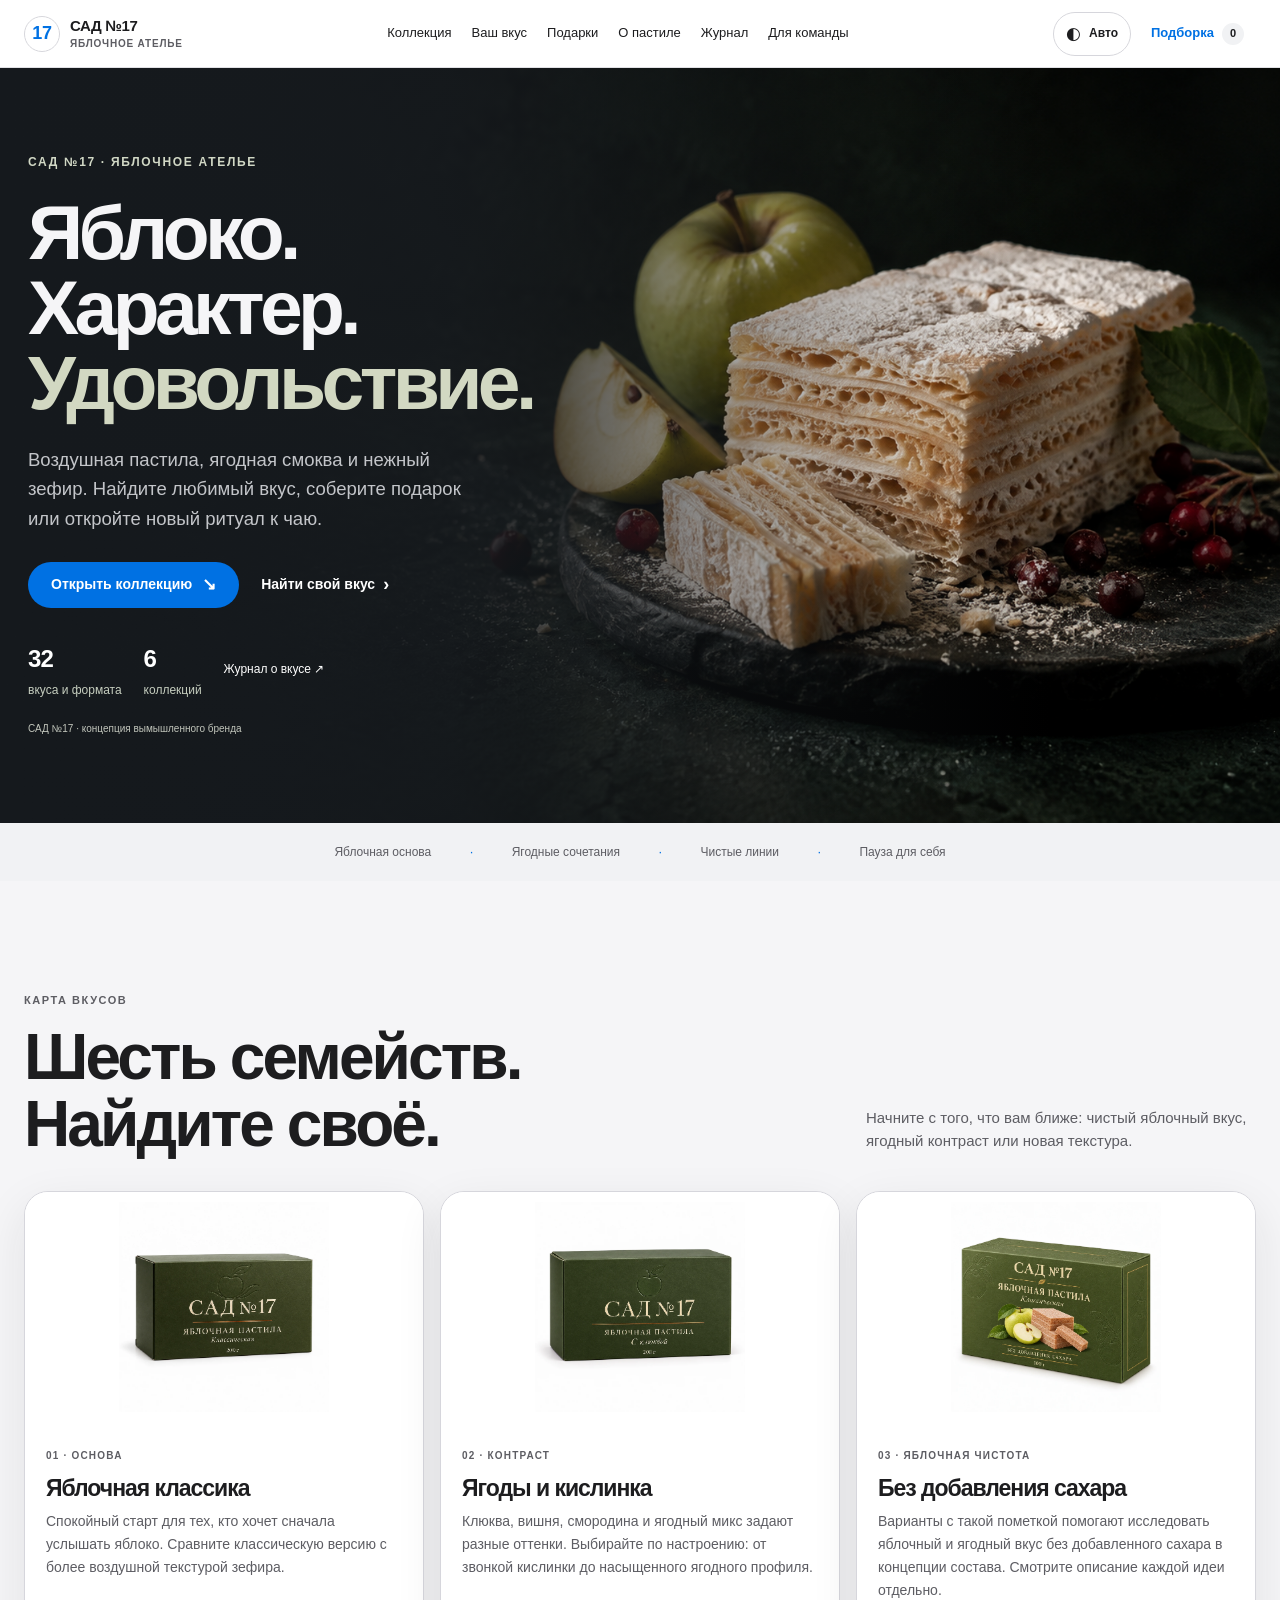
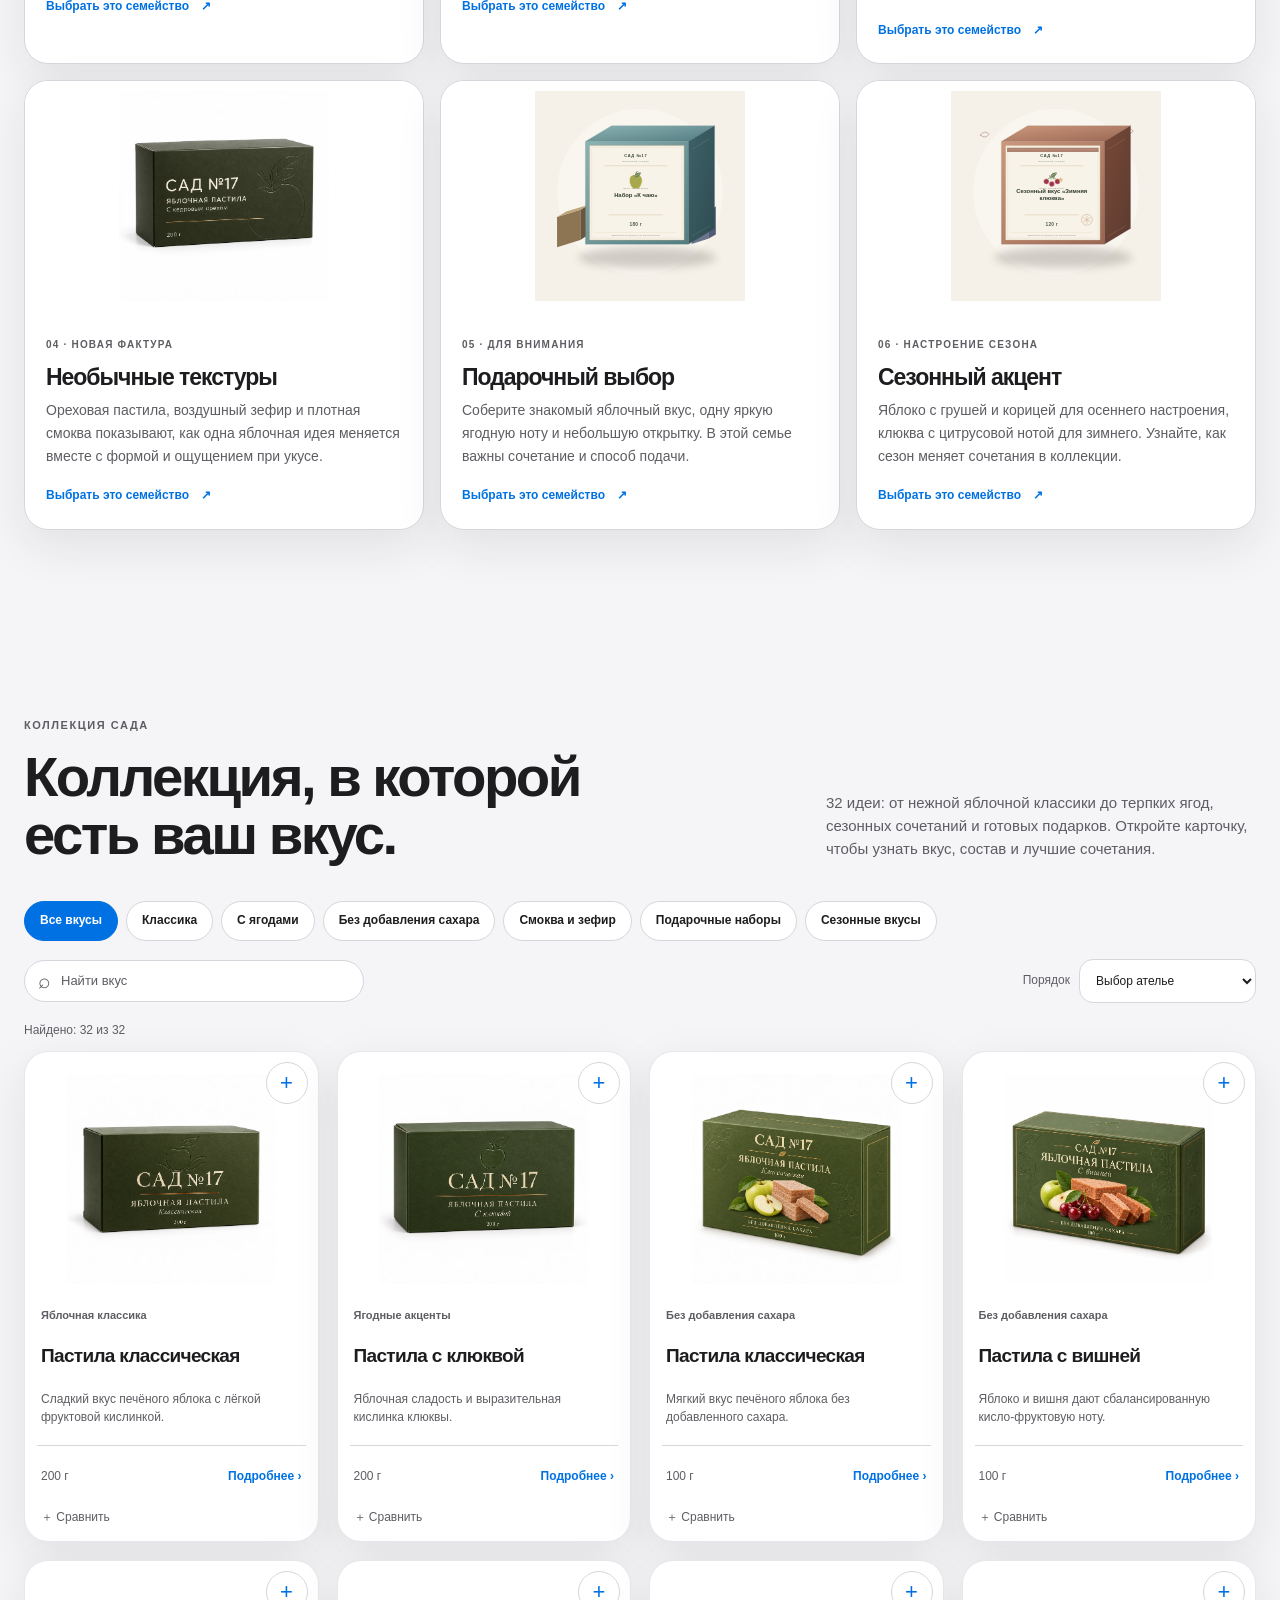
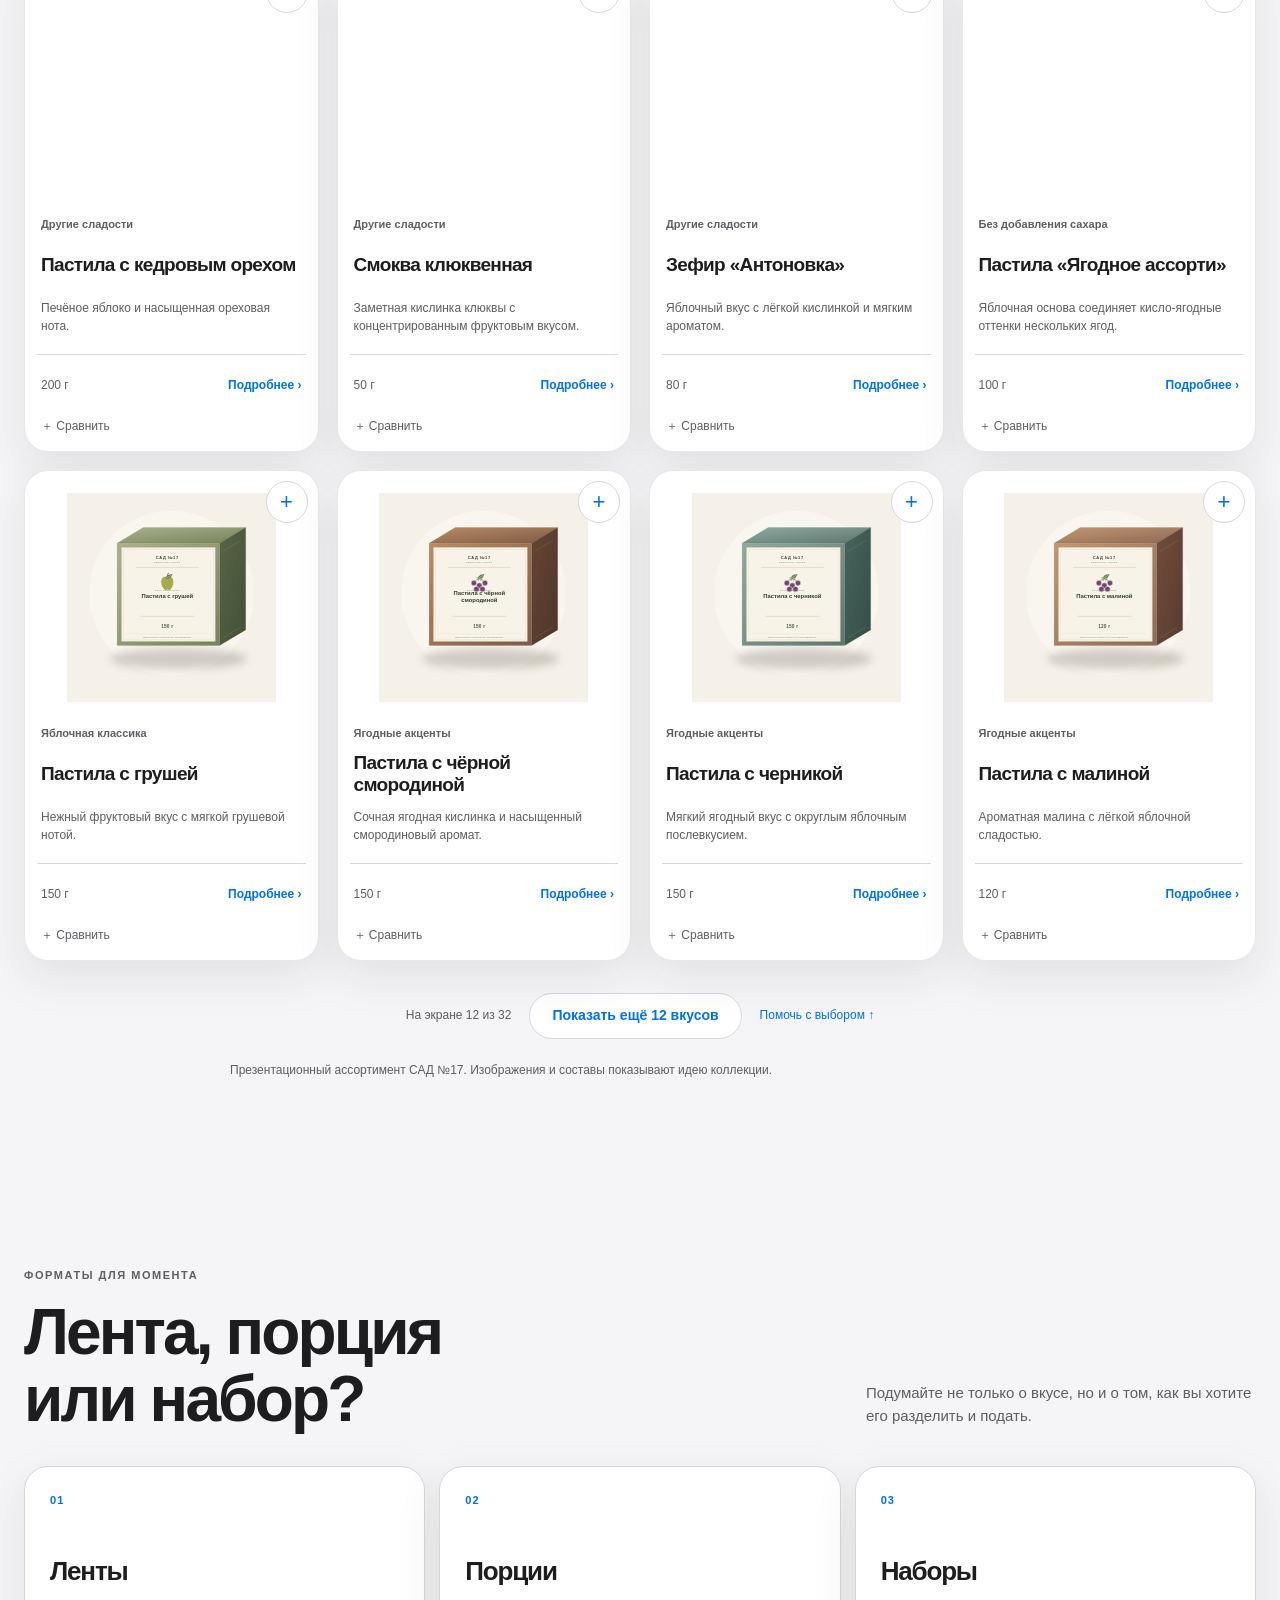
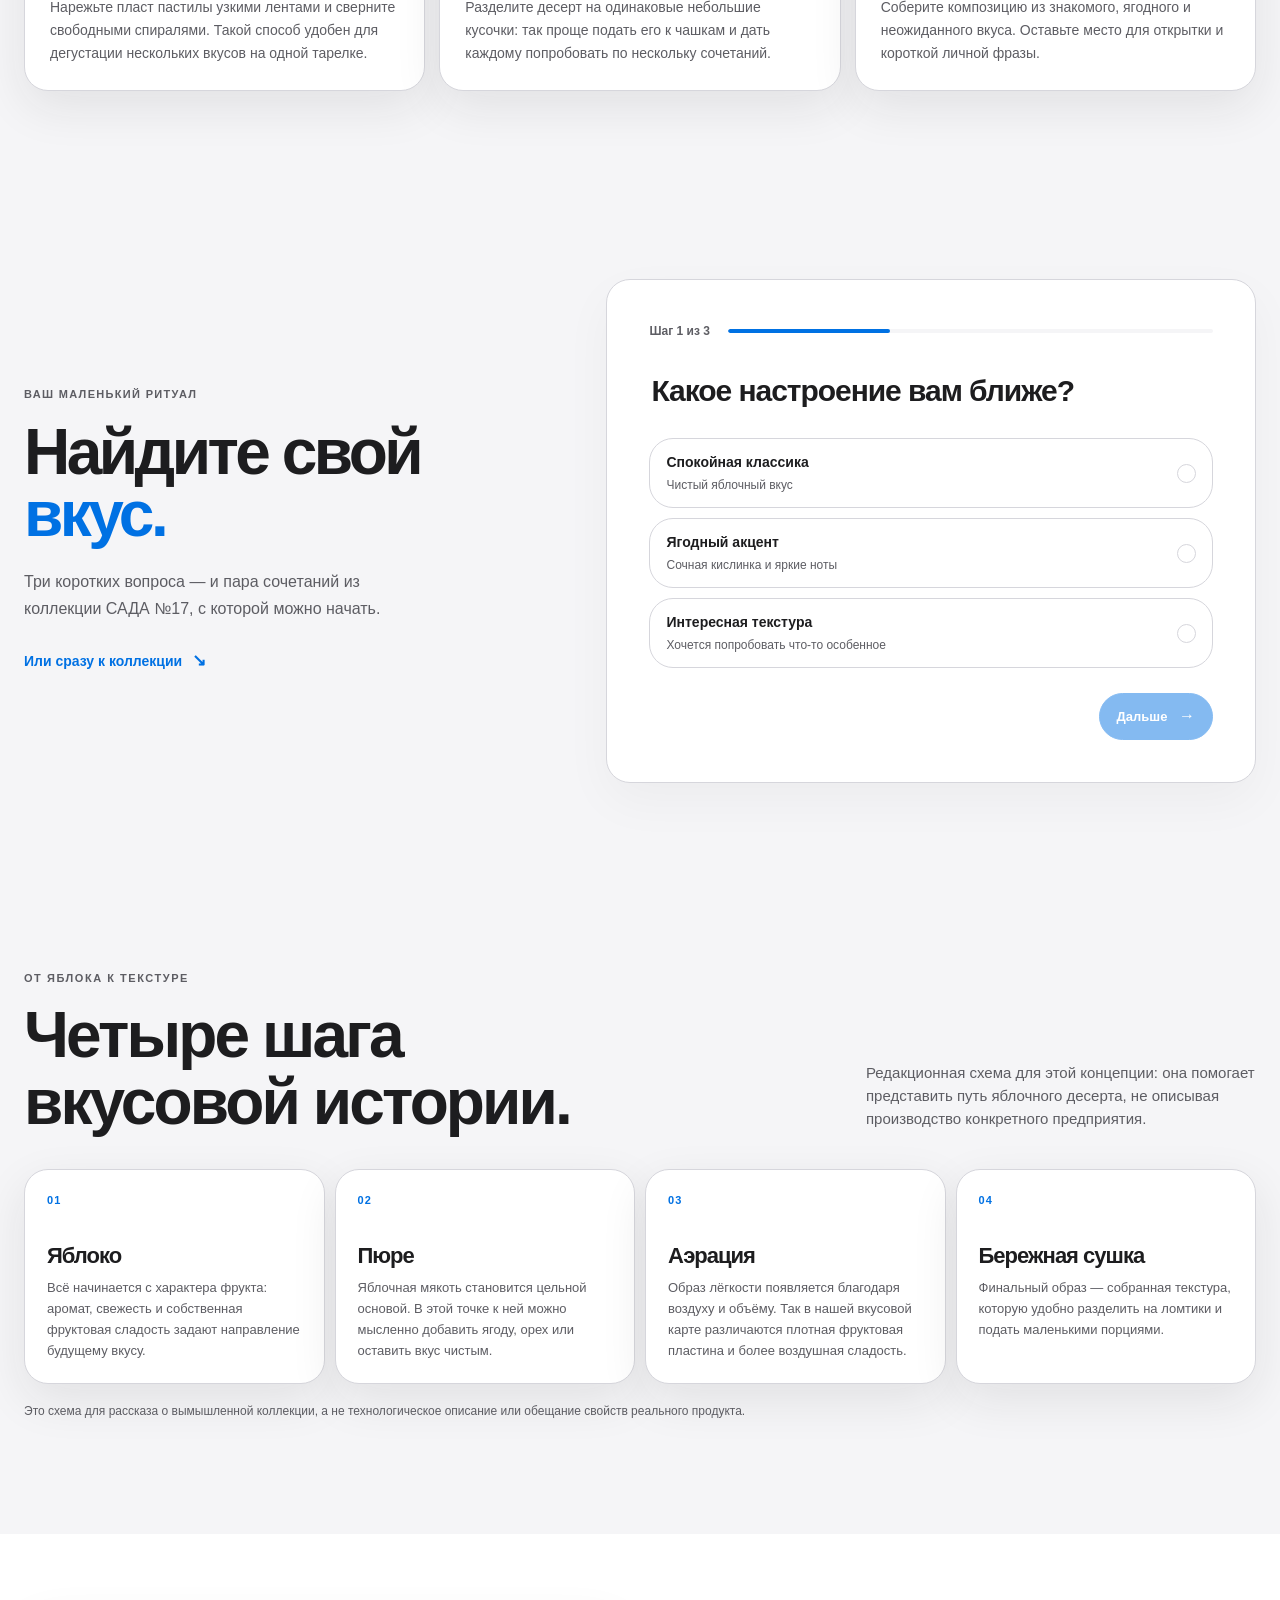
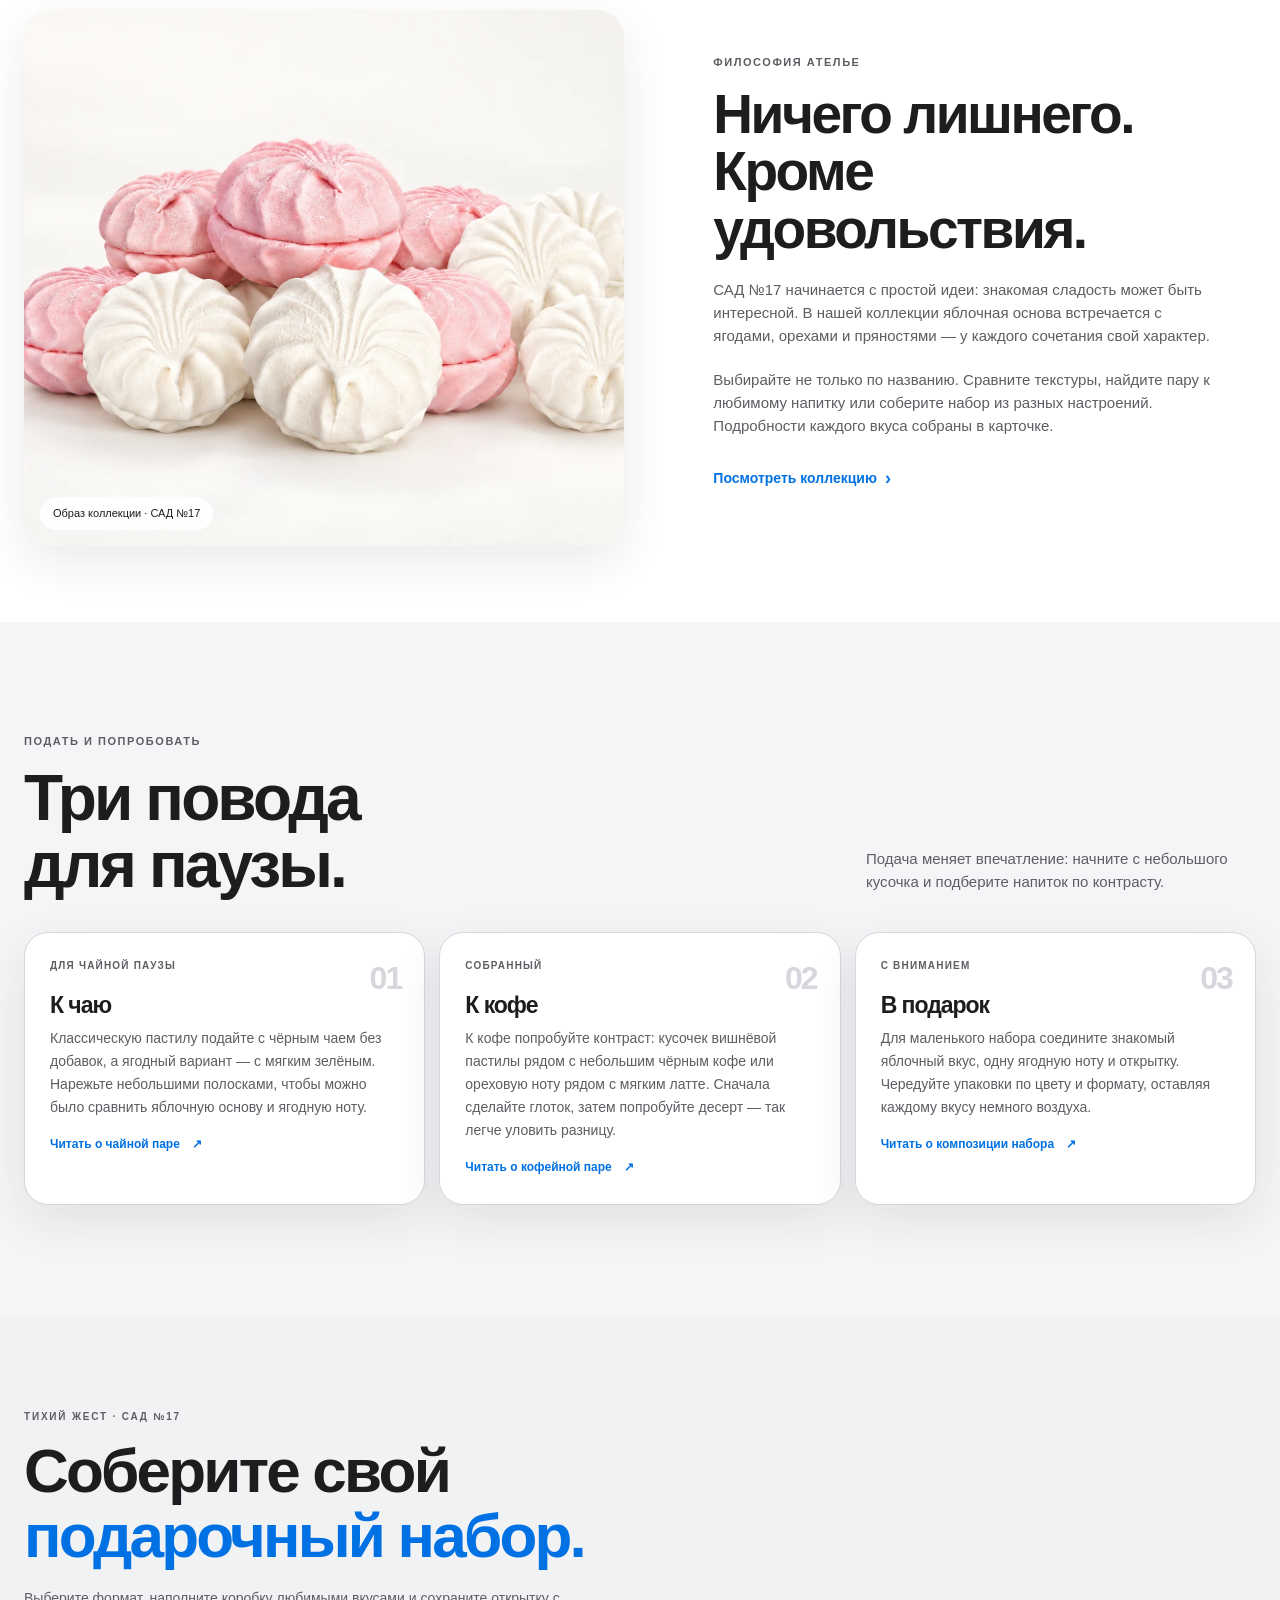
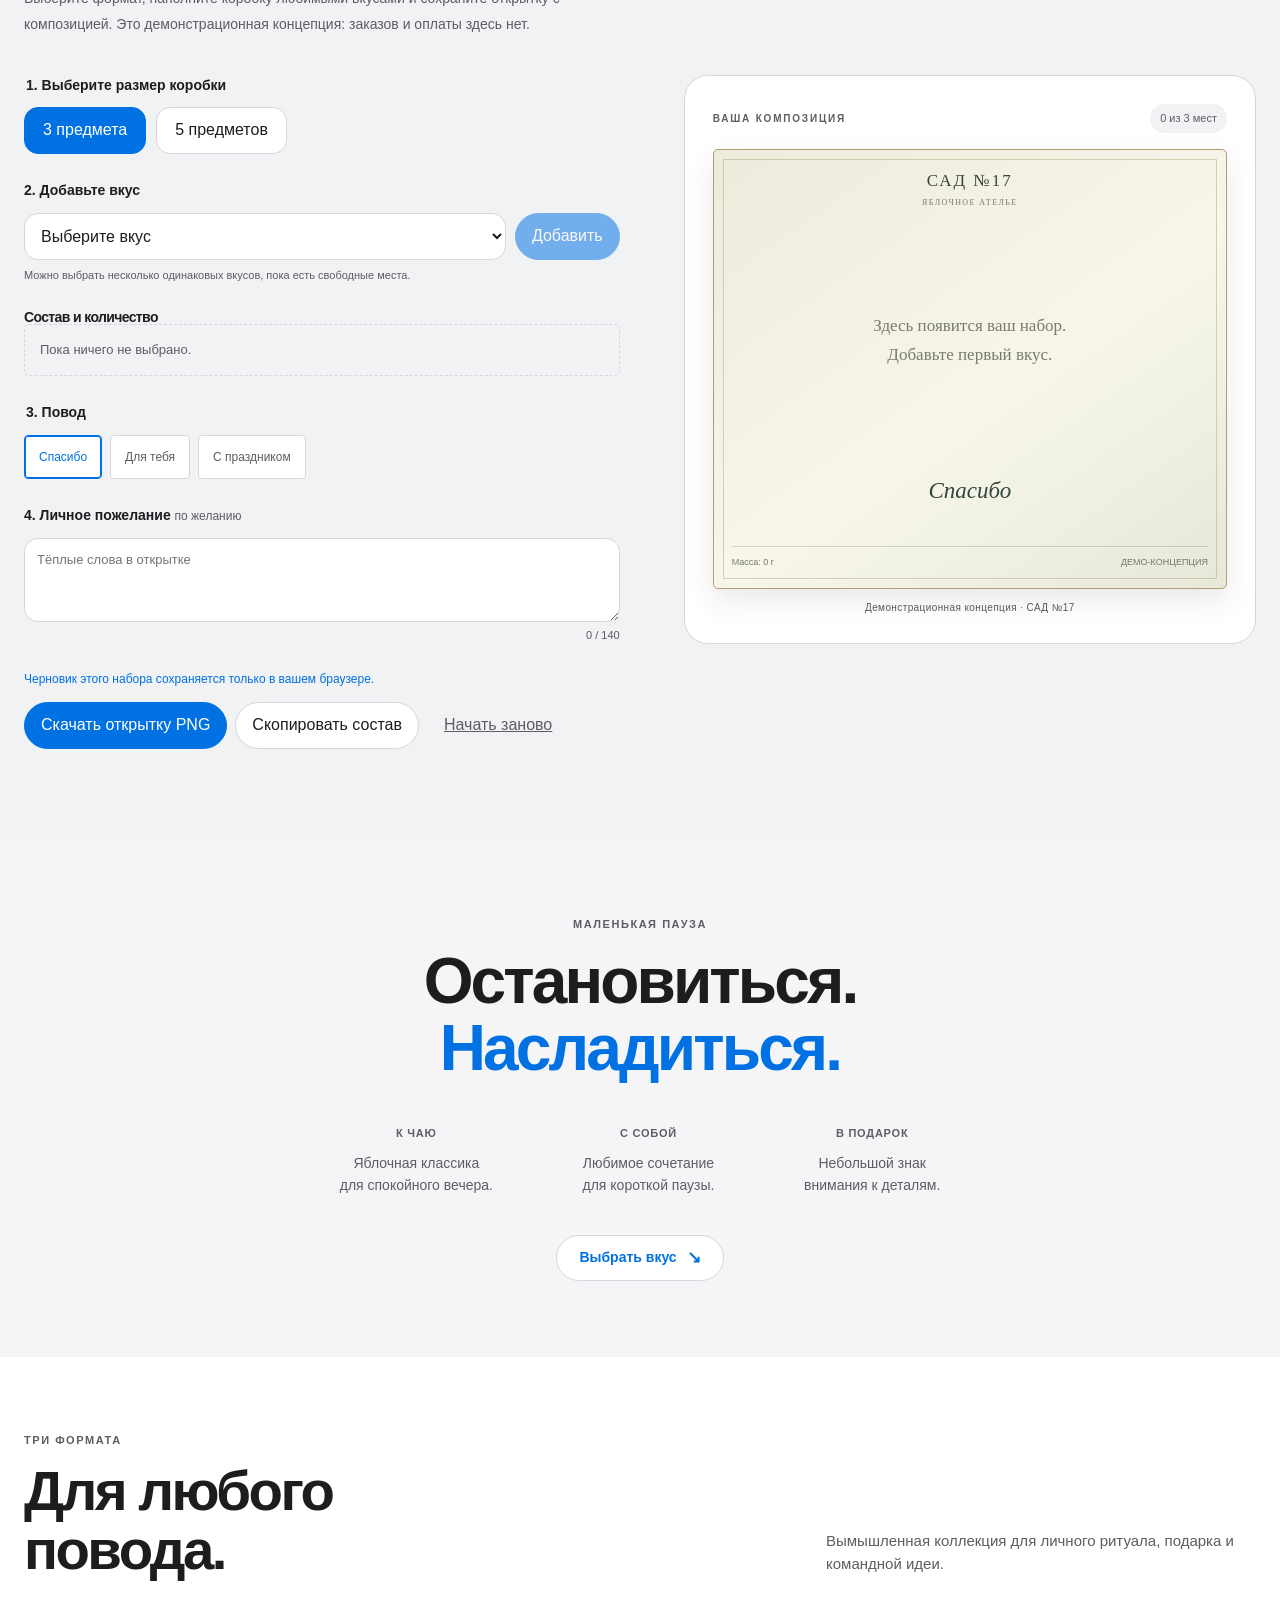
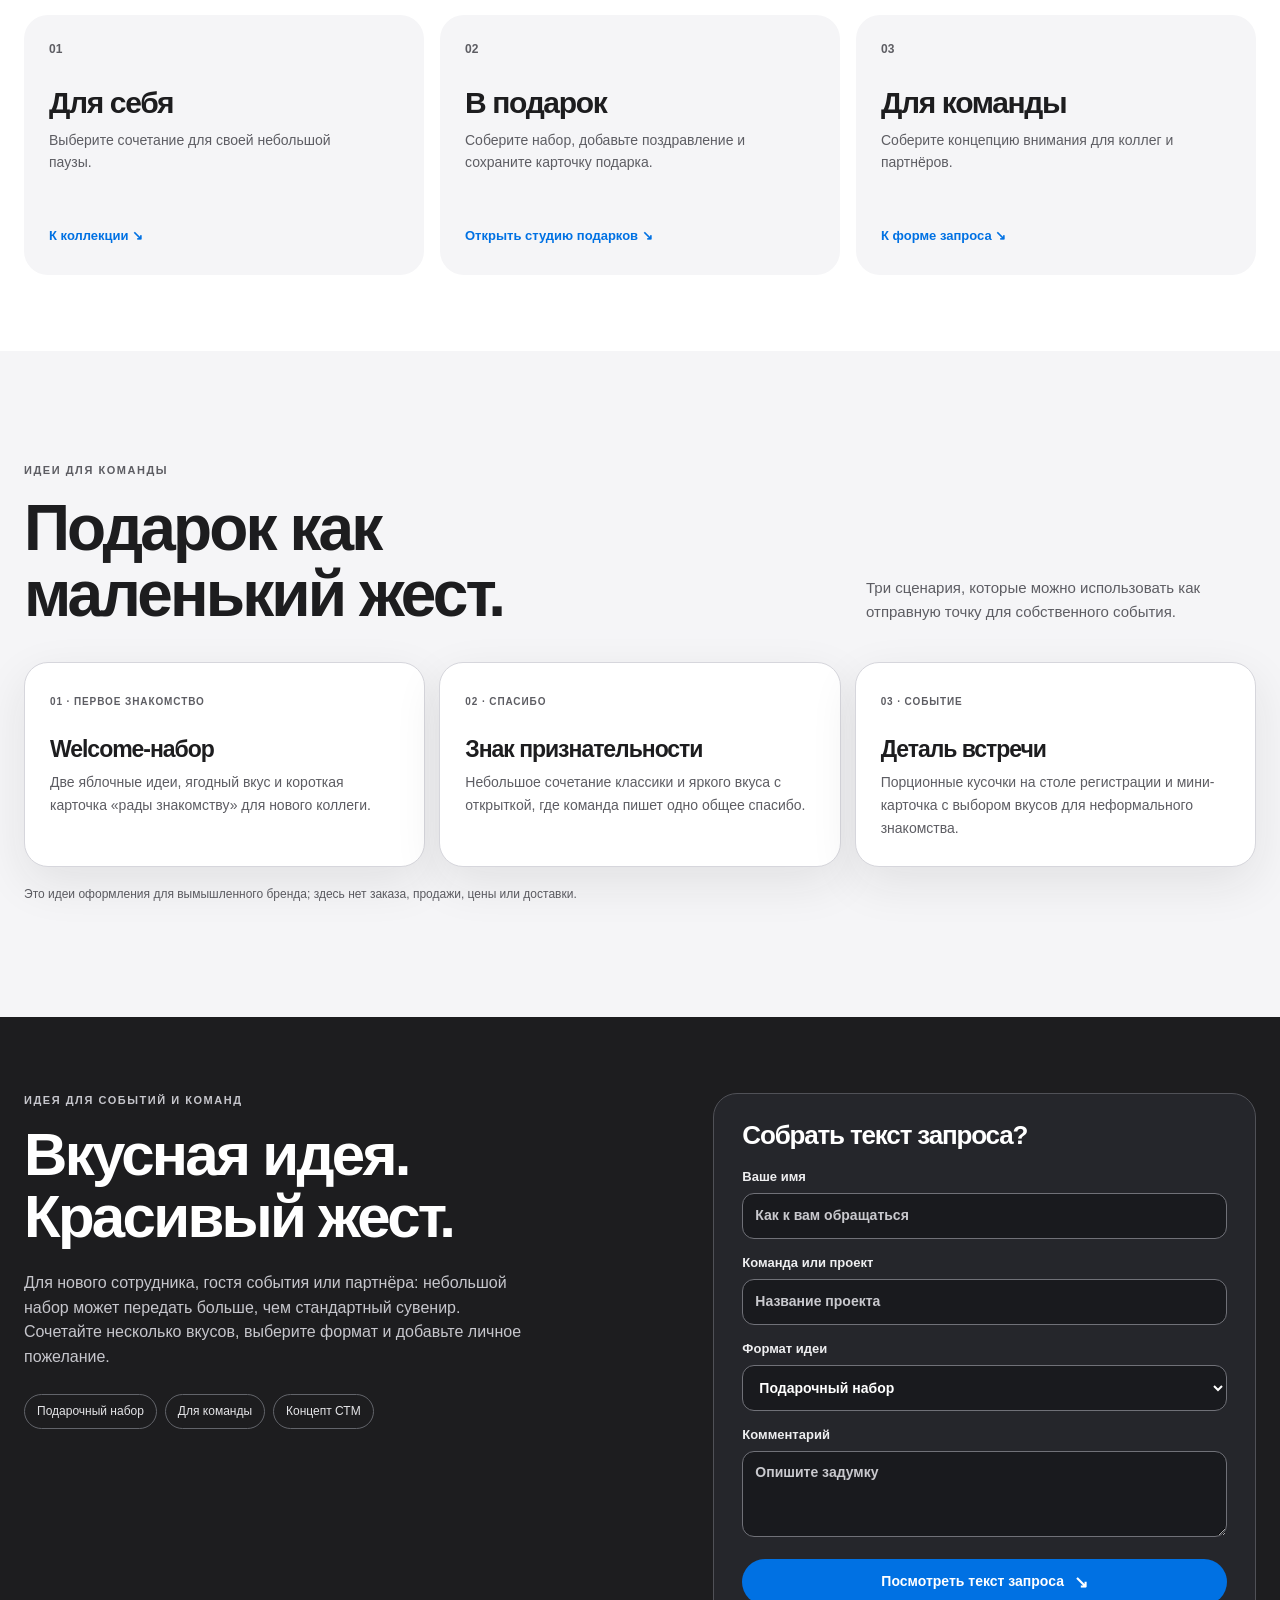
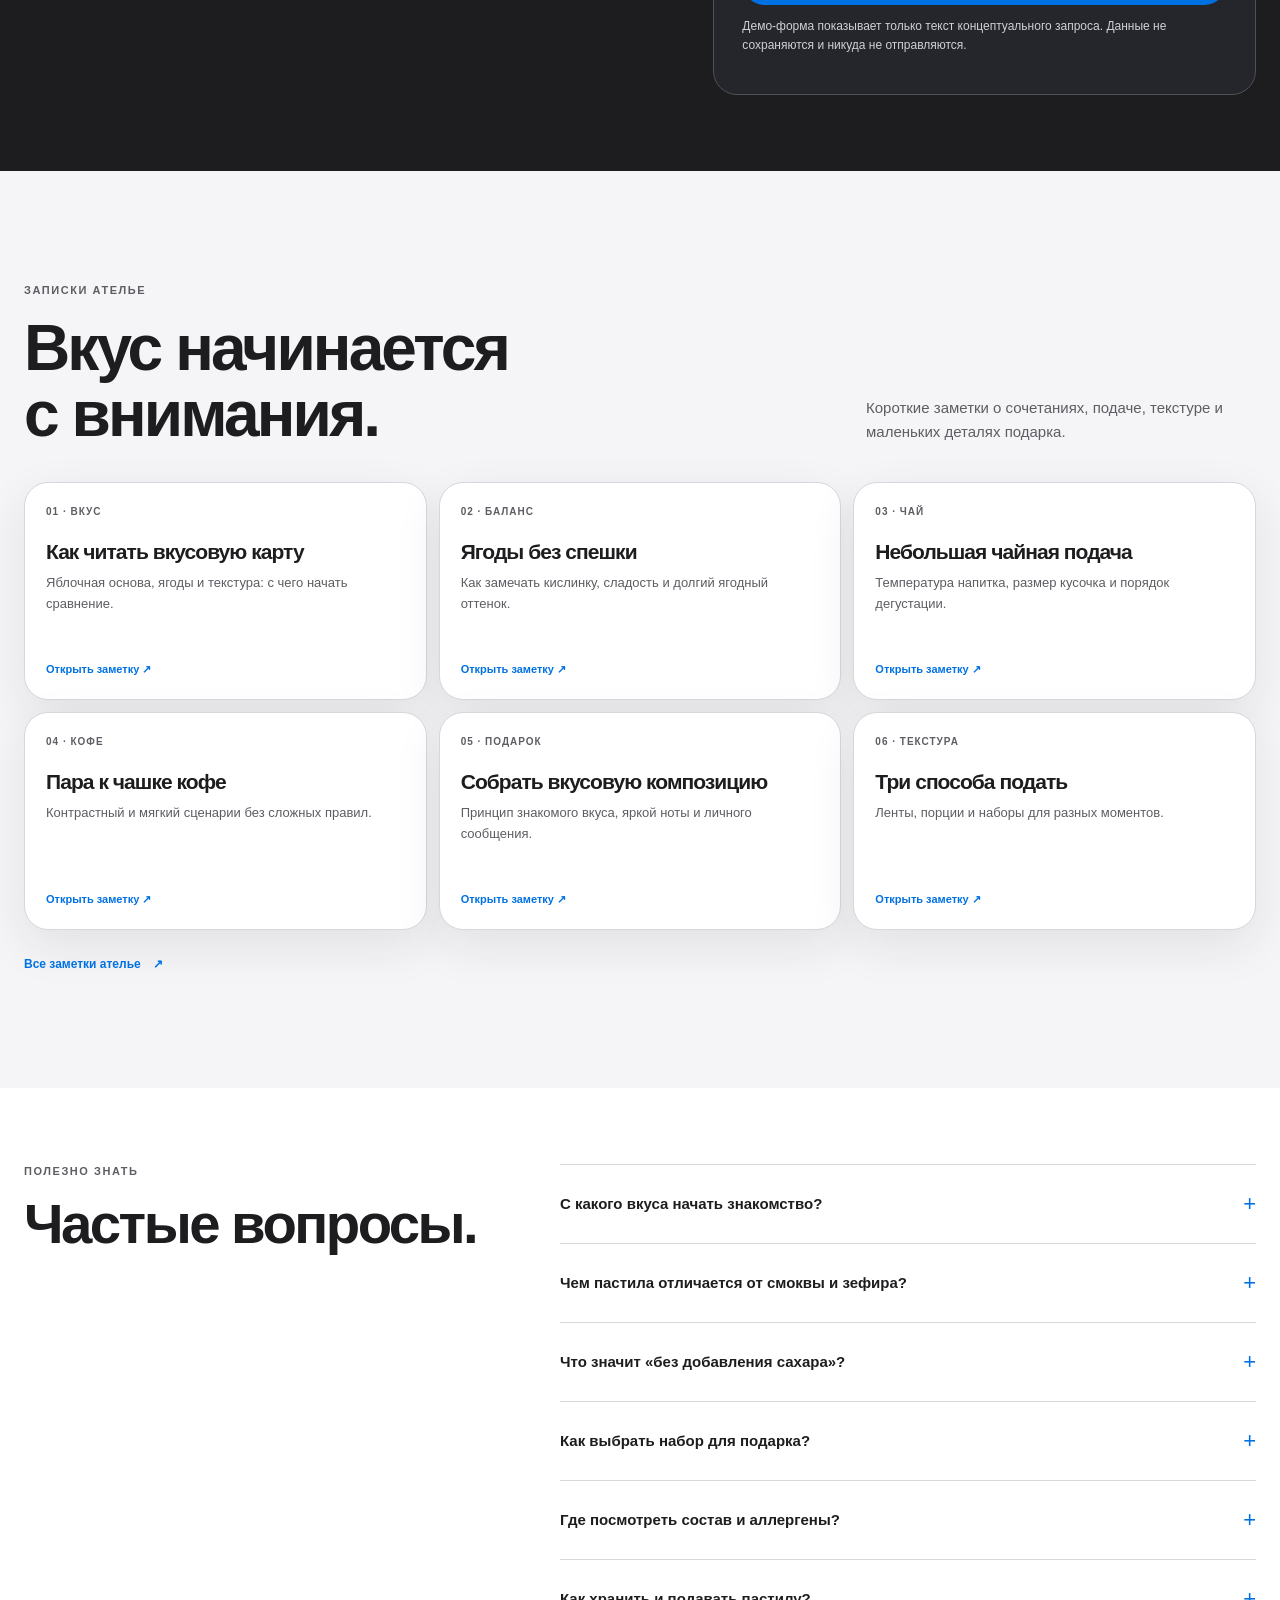
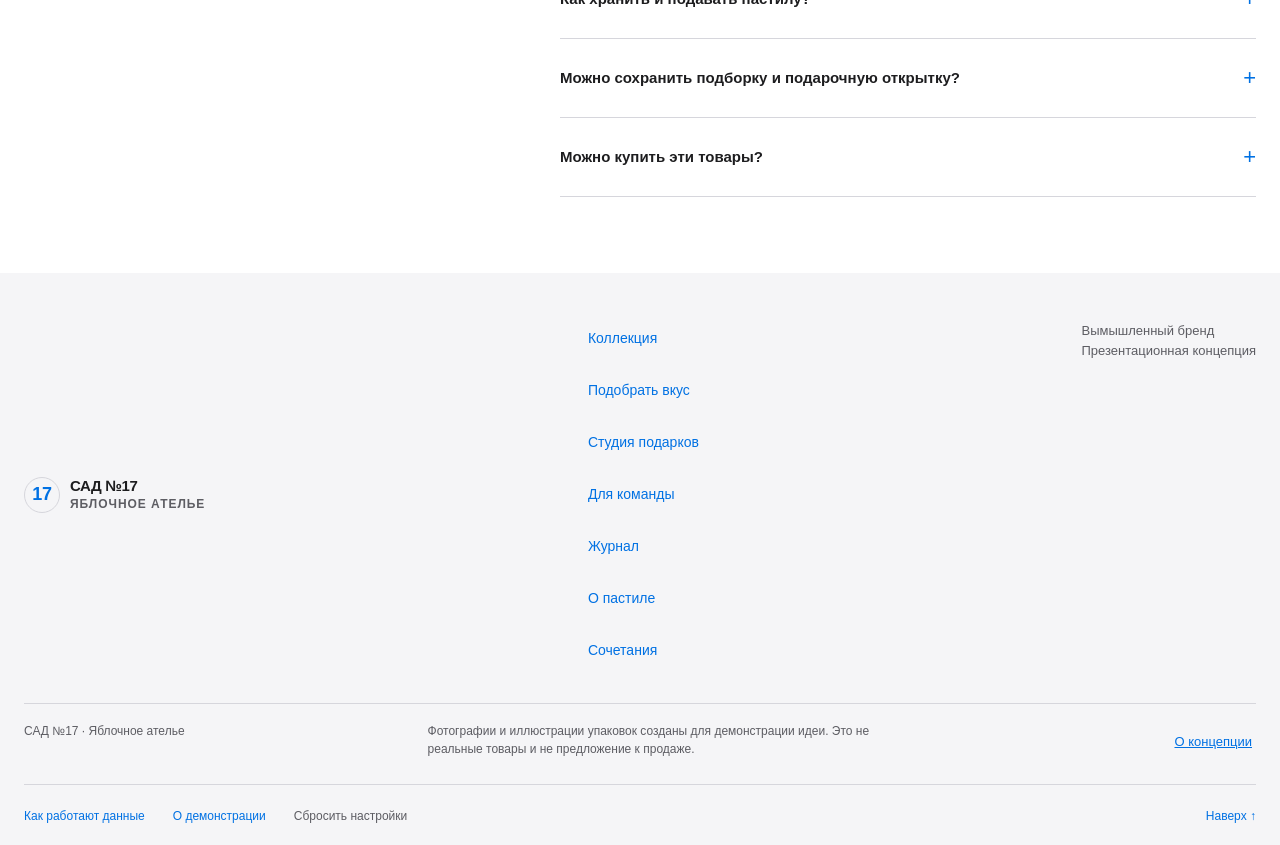
==== commit 063252ba: "Expand catalogue and editorial content; fix hero transition" ====
--- a/index.html
+++ b/index.html
@@ -9,19 +9,21 @@
   <meta property="og:title" content="Сад №17 — вкус, который помнят">
   <meta property="og:description" content="Коллекция сладостей, персональный подбор вкуса и студия подарков. Демонстрационная концепция вымышленного бренда.">
   <meta property="og:url" content="https://dementer11.github.io/sad17-atelier/">
-  <meta property="og:image" content="https://dementer11.github.io/sad17-atelier/assets/demo/editorial-pastila-apples.webp">
+  <meta property="og:image" content="https://dementer11.github.io/sad17-atelier/assets/demo/editorial-hero-v3.png">
   <meta name="twitter:card" content="summary_large_image">
   <link rel="canonical" href="https://dementer11.github.io/sad17-atelier/">
   <meta name="theme-color" content="#17211b">
   <link rel="icon" href="favicon.svg?v=sad17-1" type="image/svg+xml">
   <script src="theme.js"></script>
-  <link rel="stylesheet" href="styles.css?v=apple-4">
+  <link rel="stylesheet" href="styles.css?v=rich-5">
   <link rel="stylesheet" href="quiz.css">
   <link rel="stylesheet" href="gift.css">
-  <link rel="stylesheet" href="enhancements.css">
-  <script src="site.js" defer></script>
-  <script src="quiz.js" defer></script>
-  <script src="gift.js" defer></script>
+  <link rel="stylesheet" href="enhancements.css?v=rich-5">
+  <link rel="stylesheet" href="content-rich.css">
+  <link rel="stylesheet" href="rich.css">
+  <script src="site.js?v=rich-5" defer></script>
+  <script src="quiz.js?v=rich-5" defer></script>
+  <script src="gift.js?v=rich-5" defer></script>
 </head>
 <body id="top">
   <a class="skip" href="#catalog">Перейти к каталогу</a>
@@ -34,7 +36,8 @@
       <a href="#catalog">Коллекция</a>
       <a href="#taste-finder">Ваш вкус</a>
       <a href="#gift-studio">Подарки</a>
-      <a href="#story">Ателье</a>
+      <a href="#craft">О пастиле</a>
+      <a href="#journal">Журнал</a>
       <a href="#business">Для команды</a>
     </nav>
     <div class="header-actions">
@@ -48,16 +51,17 @@
     <section class="hero" aria-labelledby="hero-title">
       <div class="hero-copy">
         <p class="eyebrow">САД №17 · ЯБЛОЧНОЕ АТЕЛЬЕ</p>
-        <h1 id="hero-title">Вкус,<br>который<br><em>помнят.</em></h1>
-        <p class="hero-description">Яблочная пастила. Ягодные сочетания.<br>Маленькая пауза, которой хочется насладиться.</p>
+        <h1 id="hero-title">Яблоко.<br>Характер.<br><em>Удовольствие.</em></h1>
+        <p class="hero-description">Воздушная пастила, ягодная смоква и нежный зефир. Найдите любимый вкус, соберите подарок или откройте новый ритуал к чаю.</p>
         <div class="hero-cta">
           <a class="button primary" href="#catalog">Открыть коллекцию <span>↘</span></a>
           <a class="text-link" href="#taste-finder">Найти свой вкус <span>›</span></a>
         </div>
-        <p class="hero-footnote">Вымышленный бренд · презентационная концепция</p>
+        <div class="hero-facts"><span><strong>32</strong> вкуса и формата</span><span><strong>6</strong> коллекций</span><a href="#journal">Журнал о вкусе ↗</a></div>
+        <p class="hero-footnote">САД №17 · концепция вымышленного бренда</p>
       </div>
       <div class="hero-photo">
-        <img id="hero-image" src="assets/demo/editorial-pastila-apples.webp?v=studio-2" alt="AI-художественная фотография яблочной пастилы для вымышленного бренда САД №17" fetchpriority="high">
+        <img id="hero-image" src="assets/demo/editorial-hero-v3.png" alt="AI-художественная фотография яблочной пастилы для вымышленного бренда САД №17" fetchpriority="high">
         <div class="heritage-seal" aria-hidden="true"></div>
         <span class="photo-caption" aria-hidden="true"></span>
       </div>
@@ -70,13 +74,27 @@
       <span>Пауза для себя</span>
     </div>
 
+    <section class="rich-section rich-collections" id="collections" aria-labelledby="collections-title">
+  <div class="rich-heading">
+    <div><p class="eyebrow">КАРТА ВКУСОВ</p><h2 id="collections-title">Шесть семейств.<br>Найдите своё.</h2></div>
+    <p>Начните с того, что вам ближе: чистый яблочный вкус, ягодный контраст или новая текстура.</p>
+  </div>
+  <div class="rich-family-grid">
+    <article class="rich-family-card"><img src="assets/demo/pastila-classic.webp" alt="Концептуальная упаковка яблочной классической пастилы" loading="lazy"><div><span class="rich-index">01 · ОСНОВА</span><h3>Яблочная классика</h3><p>Спокойный старт для тех, кто хочет сначала услышать яблоко. Сравните классическую версию с более воздушной текстурой зефира.</p><a href="#catalog" data-family="classic">Выбрать это семейство <span aria-hidden="true">↗</span></a></div></article>
+    <article class="rich-family-card"><img src="assets/demo/pastila-cranberry.webp" alt="Концептуальная упаковка пастилы с клюквой" loading="lazy"><div><span class="rich-index">02 · КОНТРАСТ</span><h3>Ягоды и кислинка</h3><p>Клюква, вишня, смородина и ягодный микс задают разные оттенки. Выбирайте по настроению: от звонкой кислинки до насыщенного ягодного профиля.</p><a href="#catalog" data-family="berries">Выбрать это семейство <span aria-hidden="true">↗</span></a></div></article>
+    <article class="rich-family-card"><img src="assets/demo/pastila-no-sugar.webp" alt="Концептуальная упаковка классической пастилы без добавления сахара" loading="lazy"><div><span class="rich-index">03 · ЯБЛОЧНАЯ ЧИСТОТА</span><h3>Без добавления сахара</h3><p>Варианты с такой пометкой помогают исследовать яблочный и ягодный вкус без добавленного сахара в концепции состава. Смотрите описание каждой идеи отдельно.</p><a href="#catalog" data-family="no-sugar">Выбрать это семейство <span aria-hidden="true">↗</span></a></div></article>
+    <article class="rich-family-card"><img src="assets/demo/pastila-cedar.webp" alt="Концептуальная упаковка пастилы с кедровым орехом" loading="lazy"><div><span class="rich-index">04 · НОВАЯ ФАКТУРА</span><h3>Необычные текстуры</h3><p>Ореховая пастила, воздушный зефир и плотная смоква показывают, как одна яблочная идея меняется вместе с формой и ощущением при укусе.</p><a href="#catalog" data-family="other">Выбрать это семейство <span aria-hidden="true">↗</span></a></div></article>
+    <article class="rich-family-card"><img src="assets/collection/gift-tea-table.svg" alt="Подарочный набор К чаю" loading="lazy"><div><span class="rich-index">05 · ДЛЯ ВНИМАНИЯ</span><h3>Подарочный выбор</h3><p>Соберите знакомый яблочный вкус, одну яркую ягодную ноту и небольшую открытку. В этой семье важны сочетание и способ подачи.</p><a href="#catalog" data-family="gifts">Выбрать это семейство <span aria-hidden="true">↗</span></a></div></article>
+    <article class="rich-family-card"><img src="assets/collection/seasonal-winter.svg" alt="Сезонная коллекция Зимняя клюква" loading="lazy"><div><span class="rich-index">06 · НАСТРОЕНИЕ СЕЗОНА</span><h3>Сезонный акцент</h3><p>Яблоко с грушей и корицей для осеннего настроения, клюква с цитрусовой нотой для зимнего. Узнайте, как сезон меняет сочетания в коллекции.</p><a href="#catalog" data-family="seasonal">Выбрать это семейство <span aria-hidden="true">↗</span></a></div></article>
+  </div>
+</section>
     <section id="catalog" class="section catalog" aria-labelledby="catalog-title">
       <div class="section-heading">
         <div>
           <p class="eyebrow">КОЛЛЕКЦИЯ САДА</p>
-          <h2 id="catalog-title">Восемь вкусов.<br>Одна философия.</h2>
-        </div>
-        <p>Чистые линии, глубокие оттенки и спокойные сочетания — знакомые вкусы в образе презентационной коллекции.</p>
+          <h2 id="catalog-title">Коллекция, в которой<br>есть ваш вкус.</h2>
+        </div>
+        <p>32 идеи: от нежной яблочной классики до терпких ягод, сезонных сочетаний и готовых подарков. Откройте карточку, чтобы узнать вкус, состав и лучшие сочетания.</p>
       </div>
       <div class="catalog-controls">
         <div class="filters" role="group" aria-label="Категории коллекции">
@@ -84,7 +102,7 @@
           <button class="filter" data-filter="classic" aria-pressed="false" type="button">Классика</button>
           <button class="filter" data-filter="berries" aria-pressed="false" type="button">С ягодами</button>
           <button class="filter" data-filter="no-sugar" aria-pressed="false" type="button">Без добавления сахара</button>
-          <button class="filter" data-filter="other" aria-pressed="false" type="button">Другие идеи</button>
+          <button class="filter" data-filter="other" aria-pressed="false" type="button">Смоква и зефир</button><button class="filter" data-filter="gifts" aria-pressed="false" type="button">Подарочные наборы</button><button class="filter" data-filter="seasonal" aria-pressed="false" type="button">Сезонные вкусы</button>
         </div>
         <label class="search"><span aria-hidden="true">⌕</span><input type="search" id="search" placeholder="Найти вкус" aria-label="Поиск по названию и составу"></label>
         <label class="sort-label">Порядок<select id="catalog-sort" aria-label="Сортировать коллекцию"><option value="collection">Выбор ателье</option><option value="name">По названию</option><option value="weight-asc">Масса: по возрастанию</option><option value="weight-desc">Масса: по убыванию</option></select></label>
@@ -92,9 +110,17 @@
       <p class="result-count" id="result-count" aria-live="polite"></p>
       <div id="products" class="products"></div>
       <div id="empty" hidden class="empty">В этой подборке такого названия нет. <button id="reset-search" type="button">Показать все вкусы</button></div>
-      <p class="catalog-note">Демонстрационный ассортимент и AI-концепты упаковок. Это не реальные товары и не предложение к продаже.</p>
-    </section>
-
+      <div class="catalog-pagination"><p id="catalog-progress" aria-live="polite"></p><button id="load-more" class="button outline" type="button">Показать ещё</button><a href="#collections">Помочь с выбором ↑</a></div><p class="catalog-note">Презентационный ассортимент САД №17. Изображения и составы показывают идею коллекции.</p>
+    </section>
+
+    <section class="rich-section rich-formats" id="formats" aria-labelledby="formats-title">
+  <div class="rich-heading"><div><p class="eyebrow">ФОРМАТЫ ДЛЯ МОМЕНТА</p><h2 id="formats-title">Лента, порция<br>или набор?</h2></div><p>Подумайте не только о вкусе, но и о том, как вы хотите его разделить и подать.</p></div>
+  <div class="rich-format-grid">
+    <article><span class="rich-format-number">01</span><h3>Ленты</h3><p>Нарежьте пласт пастилы узкими лентами и сверните свободными спиралями. Такой способ удобен для дегустации нескольких вкусов на одной тарелке.</p></article>
+    <article><span class="rich-format-number">02</span><h3>Порции</h3><p>Разделите десерт на одинаковые небольшие кусочки: так проще подать его к чашкам и дать каждому попробовать по нескольку сочетаний.</p></article>
+    <article><span class="rich-format-number">03</span><h3>Наборы</h3><p>Соберите композицию из знакомого, ягодного и неожиданного вкуса. Оставьте место для открытки и короткой личной фразы.</p></article>
+  </div>
+</section>
     <section class="section quiz-section" id="taste-finder" aria-labelledby="quiz-title">
   <div class="quiz-shell">
     <div class="quiz-intro">
@@ -132,20 +158,41 @@
   </div>
 </section>
 
+    <section class="rich-section rich-craft" id="craft" aria-labelledby="craft-title">
+  <div class="rich-heading">
+    <div><p class="eyebrow">ОТ ЯБЛОКА К ТЕКСТУРЕ</p><h2 id="craft-title">Четыре шага<br>вкусовой истории.</h2></div>
+    <p>Редакционная схема для этой концепции: она помогает представить путь яблочного десерта, не описывая производство конкретного предприятия.</p>
+  </div>
+  <ol class="rich-step-list">
+    <li><span>01</span><div><h3>Яблоко</h3><p>Всё начинается с характера фрукта: аромат, свежесть и собственная фруктовая сладость задают направление будущему вкусу.</p></div></li>
+    <li><span>02</span><div><h3>Пюре</h3><p>Яблочная мякоть становится цельной основой. В этой точке к ней можно мысленно добавить ягоду, орех или оставить вкус чистым.</p></div></li>
+    <li><span>03</span><div><h3>Аэрация</h3><p>Образ лёгкости появляется благодаря воздуху и объёму. Так в нашей вкусовой карте различаются плотная фруктовая пластина и более воздушная сладость.</p></div></li>
+    <li><span>04</span><div><h3>Бережная сушка</h3><p>Финальный образ — собранная текстура, которую удобно разделить на ломтики и подать маленькими порциями.</p></div></li>
+  </ol>
+  <p class="rich-note">Это схема для рассказа о вымышленной коллекции, а не технологическое описание или обещание свойств реального продукта.</p>
+</section>
     <section id="story" class="story section" aria-labelledby="story-title">
       <div class="story-image">
         <img src="assets/demo/editorial-sweets.webp" alt="AI-художественная фотография десерта для вымышленного яблочного ателье" loading="lazy">
         <span class="image-note">Образ коллекции · САД №17</span>
       </div>
       <div class="story-copy">
-        <p class="eyebrow">ВЫМЫШЛЕННОЕ ЯБЛОЧНОЕ АТЕЛЬЕ</p>
+        <p class="eyebrow">ФИЛОСОФИЯ АТЕЛЬЕ</p>
         <h2 id="story-title">Ничего лишнего.<br>Кроме удовольствия.</h2>
-        <p>САД №17 — вымышленный бренд и презентационная идея вокруг яблочной пастилы. Мы придумали образ с вниманием к цвету, форме и тихим деталям.</p>
-        <p>В этой концепции вкус встречается с лаконичной упаковкой, а привычная пауза получает свой маленький ритуал.</p>
+        <p>САД №17 начинается с простой идеи: знакомая сладость может быть интересной. В нашей коллекции яблочная основа встречается с ягодами, орехами и пряностями — у каждого сочетания свой характер.</p>
+        <p>Выбирайте не только по названию. Сравните текстуры, найдите пару к любимому напитку или соберите набор из разных настроений. Подробности каждого вкуса собраны в карточке.</p>
         <a class="text-link" href="#catalog">Посмотреть коллекцию <span>›</span></a>
       </div>
     </section>
 
+    <section class="rich-section rich-pairings" id="pairings" aria-labelledby="pairings-title">
+  <div class="rich-heading"><div><p class="eyebrow">ПОДАТЬ И ПОПРОБОВАТЬ</p><h2 id="pairings-title">Три повода<br>для паузы.</h2></div><p>Подача меняет впечатление: начните с небольшого кусочка и подберите напиток по контрасту.</p></div>
+  <div class="rich-pairing-grid">
+    <article><span class="rich-pairing-mark" aria-hidden="true">01</span><p class="rich-index">ДЛЯ ЧАЙНОЙ ПАУЗЫ</p><h3>К чаю</h3><p>Классическую пастилу подайте с чёрным чаем без добавок, а ягодный вариант — с мягким зелёным. Нарежьте небольшими полосками, чтобы можно было сравнить яблочную основу и ягодную ноту.</p><a href="journal.html#article-tea">Читать о чайной паре <span aria-hidden="true">↗</span></a></article>
+    <article><span class="rich-pairing-mark" aria-hidden="true">02</span><p class="rich-index">СОБРАННЫЙ</p><h3>К кофе</h3><p>К кофе попробуйте контраст: кусочек вишнёвой пастилы рядом с небольшим чёрным кофе или ореховую ноту рядом с мягким латте. Сначала сделайте глоток, затем попробуйте десерт — так легче уловить разницу.</p><a href="journal.html#article-coffee">Читать о кофейной паре <span aria-hidden="true">↗</span></a></article>
+    <article><span class="rich-pairing-mark" aria-hidden="true">03</span><p class="rich-index">С ВНИМАНИЕМ</p><h3>В подарок</h3><p>Для маленького набора соедините знакомый яблочный вкус, одну ягодную ноту и открытку. Чередуйте упаковки по цвету и формату, оставляя каждому вкусу немного воздуха.</p><a href="journal.html#article-gift">Читать о композиции набора <span aria-hidden="true">↗</span></a></article>
+  </div>
+</section>
     <section id="gift-studio" class="gift-studio" aria-labelledby="gift-title">
   <div class="gift-studio__intro">
     <p class="gift-studio__eyebrow">ТИХИЙ ЖЕСТ · САД №17</p>
@@ -244,11 +291,20 @@
       </div>
     </section>
 
+    <section class="rich-section rich-team" id="team-ideas" aria-labelledby="team-title">
+  <div class="rich-heading"><div><p class="eyebrow">ИДЕИ ДЛЯ КОМАНДЫ</p><h2 id="team-title">Подарок как<br>маленький жест.</h2></div><p>Три сценария, которые можно использовать как отправную точку для собственного события.</p></div>
+  <div class="rich-team-grid">
+    <article><span>01 · ПЕРВОЕ ЗНАКОМСТВО</span><h3>Welcome-набор</h3><p>Две яблочные идеи, ягодный вкус и короткая карточка «рады знакомству» для нового коллеги.</p></article>
+    <article><span>02 · СПАСИБО</span><h3>Знак признательности</h3><p>Небольшое сочетание классики и яркого вкуса с открыткой, где команда пишет одно общее спасибо.</p></article>
+    <article><span>03 · СОБЫТИЕ</span><h3>Деталь встречи</h3><p>Порционные кусочки на столе регистрации и мини-карточка с выбором вкусов для неформального знакомства.</p></article>
+  </div>
+  <p class="rich-note">Это идеи оформления для вымышленного бренда; здесь нет заказа, продажи, цены или доставки.</p>
+</section>
     <section id="business" class="business section" aria-labelledby="business-title">
       <div class="business-copy">
         <p class="eyebrow">ИДЕЯ ДЛЯ СОБЫТИЙ И КОМАНД</p>
         <h2 id="business-title">Вкусная идея.<br>Красивый жест.</h2>
-        <p>Представьте яблочную коллекцию как камерный подарок, welcome-набор или деталь события. Всё на этой странице — вымышленная концепция для обсуждения идеи.</p>
+        <p>Для нового сотрудника, гостя события или партнёра: небольшой набор может передать больше, чем стандартный сувенир. Сочетайте несколько вкусов, выберите формат и добавьте личное пожелание.</p>
         <div class="business-tags"><span>Подарочный набор</span><span>Для команды</span><span>Концепт СТМ</span></div>
       </div>
       <form id="business-form">
@@ -264,13 +320,29 @@
       </form>
     </section>
 
+    <section class="rich-section rich-journal-preview" id="journal" aria-labelledby="journal-preview-title">
+  <div class="rich-heading"><div><p class="eyebrow">ЗАПИСКИ АТЕЛЬЕ</p><h2 id="journal-preview-title">Вкус начинается<br>с внимания.</h2></div><p>Короткие заметки о сочетаниях, подаче, текстуре и маленьких деталях подарка.</p></div>
+  <div class="rich-journal-grid">
+    <a href="journal.html#article-map"><span>01 · ВКУС</span><h3>Как читать вкусовую карту</h3><p>Яблочная основа, ягоды и текстура: с чего начать сравнение.</p><b>Открыть заметку ↗</b></a>
+    <a href="journal.html#article-contrast"><span>02 · БАЛАНС</span><h3>Ягоды без спешки</h3><p>Как замечать кислинку, сладость и долгий ягодный оттенок.</p><b>Открыть заметку ↗</b></a>
+    <a href="journal.html#article-tea"><span>03 · ЧАЙ</span><h3>Небольшая чайная подача</h3><p>Температура напитка, размер кусочка и порядок дегустации.</p><b>Открыть заметку ↗</b></a>
+    <a href="journal.html#article-coffee"><span>04 · КОФЕ</span><h3>Пара к чашке кофе</h3><p>Контрастный и мягкий сценарии без сложных правил.</p><b>Открыть заметку ↗</b></a>
+    <a href="journal.html#article-gift"><span>05 · ПОДАРОК</span><h3>Собрать вкусовую композицию</h3><p>Принцип знакомого вкуса, яркой ноты и личного сообщения.</p><b>Открыть заметку ↗</b></a>
+    <a href="journal.html#article-formats"><span>06 · ТЕКСТУРА</span><h3>Три способа подать</h3><p>Ленты, порции и наборы для разных моментов.</p><b>Открыть заметку ↗</b></a>
+  </div>
+  <a class="rich-more-link" href="journal.html">Все заметки ателье <span aria-hidden="true">↗</span></a>
+</section>
     <section class="section questions" aria-labelledby="questions-title">
-      <div><p class="eyebrow">О ДЕМО-КОЛЛЕКЦИИ</p><h2 id="questions-title">Частые вопросы.</h2></div>
+      <div><p class="eyebrow">ПОЛЕЗНО ЗНАТЬ</p><h2 id="questions-title">Частые вопросы.</h2></div>
       <div class="faq">
-        <details><summary>Это реальные товары?</summary><p>Нет. САД №17 — вымышленный бренд, а ассортимент и упаковки на странице созданы как презентационная концепция. Покупка и заказ не предлагаются.</p></details>
-        <details><summary>Что означают названия вкусов?</summary><p>Это названия вкусов для демонстрации идеи коллекции. Они не подтверждают состав реального продукта.</p></details>
-        <details><summary>Что означает надпись «без добавления сахара»?</summary><p>Это часть концептуальных названий в демонстрационном каталоге, а не характеристика продаваемого товара или рекомендация по питанию.</p></details>
-        <details><summary>Как отправить запрос?</summary><p>Заполните демо-форму: она покажет текст для ознакомления. Данные не сохраняются и не отправляются; на сайте нет оформления заказа.</p></details>
+        <details><summary>С какого вкуса начать знакомство?</summary><p>С классической яблочной пастилы: так проще почувствовать воздушную текстуру и яблочную основу. Если любите кислинку, попробуйте клюкву или вишню. Если хочется более плотного фруктового вкуса — смокву. Подборщик учитывает настроение, повод и предпочтение по добавлению сахара.</p></details>
+        <details><summary>Чем пастила отличается от смоквы и зефира?</summary><p>В этой коллекции пастила — мягкий слоистый формат, смоква — плотная фруктовая пластинка, зефир — нежная отдельная порция. Разные текстуры удобно сравнить в наборе «Три настроения». О форматах подробнее рассказано в журнале.</p></details>
+        <details><summary>Что значит «без добавления сахара»?</summary><p>В предложенном составе таких концепций нет добавленного сахара. Фрукты и ягоды при этом содержат природные сахара. Эта пометка не означает отсутствие сахаров и не является рекомендацией по питанию; составы здесь демонстрационные.</p></details>
+        <details><summary>Как выбрать набор для подарка?</summary><p>Для первого знакомства подойдёт набор с несколькими текстурами; любителю ярких вкусов — ягодная подборка. Для небольшой благодарности можно собрать три предмета в студии подарков, для более разнообразной композиции — пять. К набору можно добавить пожелание и скачать открытку.</p></details>
+        <details><summary>Где посмотреть состав и аллергены?</summary><p>Откройте любую карточку товара. В разделе «Подробности вкуса» указаны предлагаемый состав, аллергены, масса, текстура и сочетания. В коллекции есть варианты с яичным белком и орехами; демонстрационные описания не заменяют маркировку реального продукта.</p></details>
+        <details><summary>Как хранить и подавать пастилу?</summary><p>Идея подачи — небольшие ломтики на сухой тарелке рядом с напитком. Для концептуальных упаковок указано хранение в сухом месте, отдельно от сильных запахов и влажности. Для реального продукта всегда следуйте условиям на его упаковке.</p></details>
+        <details><summary>Можно сохранить подборку и подарочную открытку?</summary><p>Да. Кнопка «+» сохраняет вкусы в подборку в этом браузере. Подарочная студия отдельно сохраняет черновик и позволяет скачать PNG-открытку или скопировать состав. Общий сброс настроек находится внизу сайта.</p></details>
+        <details><summary>Можно купить эти товары?</summary><p>САД №17 — вымышленная презентационная концепция, поэтому сайт не принимает заказы или оплату. Все вкусы, упаковки и материалы созданы для демонстрации возможного бренда.</p></details>
       </div>
     </section>
   </main>
@@ -278,12 +350,12 @@
   <footer>
     <div class="footer-top">
       <a href="#top" class="brand" aria-label="САД №17 — яблочное ателье, наверх"><span class="brand-symbol" aria-hidden="true">17</span><span>САД №17<small>ЯБЛОЧНОЕ АТЕЛЬЕ</small></span></a>
-      <div><a href="#catalog">Коллекция</a><a href="#taste-finder">Подобрать вкус</a><a href="#gift-studio">Студия подарков</a><a href="#business">Для команды</a></div>
+      <div><a href="#catalog">Коллекция</a><a href="#taste-finder">Подобрать вкус</a><a href="#gift-studio">Студия подарков</a><a href="#business">Для команды</a><a href="journal.html">Журнал</a><a href="#craft">О пастиле</a><a href="#pairings">Сочетания</a></div>
       <p>Вымышленный бренд<br>Презентационная концепция</p>
     </div>
     <div class="footer-bottom">
       <span>САД №17 · Яблочное ателье</span>
-      <p>AI-изображения и упаковки созданы для демонстрации идеи. Это не реальные товары и не предложение к продаже.</p>
+      <p>Фотографии и иллюстрации упаковок созданы для демонстрации идеи. Это не реальные товары и не предложение к продаже.</p>
       <button id="open-sources" type="button">О концепции</button>
     </div>
     <div class="footer-legal"><a href="privacy.html">Как работают данные</a><a href="terms.html">О демонстрации</a><button id="clear-preferences" type="button">Сбросить настройки</button><a href="#top">Наверх ↑</a></div>
@@ -291,7 +363,7 @@
 
   <dialog id="product-dialog" class="product-dialog" aria-label="Концепция вкуса"><button class="close" data-close type="button" aria-label="Закрыть">×</button><div id="product-detail"></div></dialog>
   <dialog id="selection-dialog" class="selection-dialog" aria-label="Моя подборка"><button class="close" data-close type="button" aria-label="Закрыть">×</button><p class="eyebrow">ВАША ДЕМО-ПОДБОРКА</p><h2>Мой выбор</h2><div id="selection-list"></div><button id="selection-email" class="button primary" type="button">Скопировать подборку</button><p class="catalog-note">Подборка существует только в этой демонстрации. Ничего не заказывается и не отправляется.</p></dialog>
-  <dialog id="sources-dialog" class="sources-dialog" aria-label="О презентационной концепции"><button class="close" data-close type="button" aria-label="Закрыть">×</button><h2>О концепции</h2><p>САД №17 — вымышленный бренд «яблочного ателье», созданный для демонстрации визуальной идеи коллекции пастилы.</p><p>Названия, ассортимент, тексты и упаковки — концептуальные. Фотографии упаковки созданы с помощью ИИ; они не изображают реальные товары.</p><p>Страница не является магазином, офертой или предложением приобрести продукцию.</p></dialog>
+  <dialog id="sources-dialog" class="sources-dialog" aria-label="О презентационной концепции"><button class="close" data-close type="button" aria-label="Закрыть">×</button><h2>О концепции</h2><p>САД №17 — вымышленный бренд «яблочного ателье», созданный для демонстрации визуальной идеи коллекции пастилы.</p><p>Названия, ассортимент, тексты и упаковки — концептуальные. На странице используются AI-фотографии и векторные концепции упаковки; они не изображают реальные товары.</p><p>Страница не является магазином, офертой или предложением приобрести продукцию.</p></dialog>
   <div class="compare-bar" id="compare-bar" hidden><span id="compare-count" aria-live="polite"></span><button class="button primary" id="open-compare" type="button">Сравнить вкусы</button><button id="clear-compare" type="button" aria-label="Очистить сравнение">Сбросить</button></div>
   <dialog id="compare-dialog" aria-label="Сравнение вкусов"><button class="close" data-close type="button" aria-label="Закрыть">×</button><p class="eyebrow">ДЕТАЛИ КОЛЛЕКЦИИ</p><h2>Сравнить вкусы</h2><div id="compare-content"></div></dialog>
   <div class="toast" id="toast" role="status" aria-live="polite"></div>
--- a/enhancements.css
+++ b/enhancements.css
@@ -5,6 +5,13 @@
 html, body { min-width: 0; }
 .product-image, html[data-theme="dark"] .product-image { background: #fff; }
 .product-image img, html[data-theme="dark"] .product-image img { mix-blend-mode: normal; }
+.detail-grid > img, .selection-item img, html[data-theme="dark"] .detail-grid > img, html[data-theme="dark"] .selection-item img { background: #fff; mix-blend-mode: normal; }
+html[data-theme="dark"] .primary, html[data-theme="dark"] .primary:hover,
+html[data-theme="dark"] .cream, html[data-theme="dark"] .cream:hover,
+html[data-theme="dark"] .filter.active, html[data-theme="dark"] .product-add.selected,
+html[data-theme="dark"] .quiz-next, html[data-theme="dark"] .quiz-next:hover,
+html[data-theme="dark"] .gift-studio__size-option[aria-pressed="true"],
+html[data-theme="dark"] .gift-studio__add-button, html[data-theme="dark"] .gift-studio__download { color: #061d35 !important; }
 .catalog-controls { flex-wrap: wrap; }
 .sort-label { display: flex; align-items: center; gap: 9px; margin-left: auto; color: var(--muted); font-size: 12px; }
 .sort-label select { max-width: 220px; min-height: 44px; padding: 9px 12px; border: 1px solid var(--line); border-radius: 14px; background: var(--surface); color: var(--ink); font: inherit; }
--- a/content-rich.css
+++ b/content-rich.css
@@ -0,0 +1,77 @@
+.rich-section {
+  width: 100%;
+  max-width: calc(var(--content, 1280px) + 48px);
+  margin: 0 auto;
+  padding: clamp(64px, 9vw, 112px) 24px;
+  scroll-margin-top: 82px;
+}
+.rich-section:nth-of-type(even) { background: var(--page); }
+.rich-heading { display: flex; align-items: end; justify-content: space-between; gap: 32px; margin-bottom: 34px; }
+.rich-heading h2 { margin: 0; font-size: clamp(38px, 5.8vw, 64px); }
+.rich-heading > p { max-width: 390px; margin: 0 0 5px; color: var(--muted); font-size: 15px; }
+.rich-family-grid { display: grid; grid-template-columns: repeat(3, minmax(0, 1fr)); gap: 16px; }
+.rich-family-card { overflow: hidden; border: 1px solid var(--line); border-radius: var(--radius-card, 24px); background: var(--surface); color: var(--ink); box-shadow: var(--shadow); }
+.rich-family-card > img { width: 100%; height: 230px; padding: 10px; background: var(--surface-alt, var(--page)); object-fit: contain; }
+.rich-family-card > div { padding: 20px 21px 22px; }
+.rich-index, .rich-family-card .rich-index { color: var(--muted); font-size: 10px; font-weight: 700; letter-spacing: .12em; }
+.rich-family-card h3, .rich-pairing-grid h3, .rich-format-grid h3, .rich-team-grid h3 { margin: 8px 0 9px; font-size: 23px; line-height: 1.13; }
+.rich-family-card p, .rich-pairing-grid p:not(.rich-index), .rich-format-grid p, .rich-team-grid p { color: var(--muted); font-size: 14px; line-height: 1.65; }
+.rich-family-card a, .rich-pairing-grid a, .rich-more-link { display: inline-flex; align-items: center; gap: 12px; margin-top: 18px; font-size: 12px; font-weight: 650; }
+.rich-step-list { display: grid; grid-template-columns: repeat(4, minmax(0, 1fr)); gap: 10px; margin: 0; padding: 0; list-style: none; }
+.rich-step-list li { min-height: 214px; border: 1px solid var(--line); border-radius: var(--radius-card, 24px); padding: 22px; background: var(--surface); box-shadow: var(--shadow); }
+.rich-step-list li > span, .rich-format-number { display: block; margin-bottom: 36px; color: var(--blue); font-size: 11px; font-weight: 750; letter-spacing: .1em; }
+.rich-step-list h3 { margin: 0 0 9px; font-size: 22px; }
+.rich-step-list p { margin: 0; color: var(--muted); font-size: 13px; line-height: 1.62; }
+.rich-note { max-width: 760px; margin: 18px 0 0; color: var(--muted); font-size: 12px; line-height: 1.65; }
+.rich-pairing-grid, .rich-format-grid, .rich-team-grid { display: grid; grid-template-columns: repeat(3, minmax(0, 1fr)); gap: 14px; }
+.rich-pairing-grid > article, .rich-format-grid > article, .rich-team-grid > article { position: relative; min-height: 250px; border: 1px solid var(--line); border-radius: var(--radius-card, 24px); padding: 25px; background: var(--surface); box-shadow: var(--shadow); }
+.rich-pairing-mark { position: absolute; top: 21px; right: 23px; color: var(--line); font-size: 32px; font-weight: 700; letter-spacing: -.06em; }
+.rich-pairing-grid .rich-index { color: var(--muted); font-size: 10px; font-weight: 700; letter-spacing: .12em; }
+.rich-pairing-grid h3 { margin-top: 18px; }
+.rich-pairing-grid a { margin-top: 16px; }
+.rich-format-number { margin-bottom: 48px; }
+.rich-format-grid > article { min-height: 215px; }
+.rich-format-grid h3 { font-size: 26px; }
+.rich-team-grid > article { min-height: 205px; }
+.rich-team-grid > article > span { color: var(--muted); font-size: 10px; font-weight: 700; letter-spacing: .09em; }
+.rich-team-grid h3 { margin-top: 23px; }
+.rich-journal-grid { display: grid; grid-template-columns: repeat(3, minmax(0, 1fr)); gap: 12px; }
+.rich-journal-grid > a { display: flex; min-height: 218px; flex-direction: column; align-items: flex-start; border: 1px solid var(--line); border-radius: var(--radius-card, 24px); padding: 21px; background: var(--surface); color: var(--ink); text-decoration: none; box-shadow: var(--shadow); transition: transform .18s ease, border-color .18s ease; }
+.rich-journal-grid > a:hover { transform: translateY(-3px); border-color: var(--blue); }
+.rich-journal-grid > a > span { color: var(--muted); font-size: 10px; font-weight: 700; letter-spacing: .1em; }
+.rich-journal-grid h3 { margin: 21px 0 9px; font-size: 21px; line-height: 1.15; }
+.rich-journal-grid p { margin: 0; color: var(--muted); font-size: 13px; line-height: 1.55; }
+.rich-journal-grid b { margin-top: auto; padding-top: 17px; color: var(--blue); font-size: 11px; }
+.rich-more-link { margin-top: 25px; }
+@media (max-width: 980px) {
+  .rich-family-grid { grid-template-columns: repeat(2, minmax(0, 1fr)); }
+  .rich-step-list { grid-template-columns: repeat(2, minmax(0, 1fr)); }
+  .rich-journal-grid { grid-template-columns: repeat(2, minmax(0, 1fr)); }
+}
+@media (max-width: 680px) {
+  .rich-section { padding: 65px 20px; }
+  .rich-heading { display: block; margin-bottom: 25px; }
+  .rich-heading > p { margin-top: 13px; font-size: 14px; }
+  .rich-family-grid, .rich-pairing-grid, .rich-format-grid, .rich-team-grid, .rich-journal-grid { grid-template-columns: minmax(0, 1fr); }
+  .rich-family-card { display: grid; grid-template-columns: minmax(0, .83fr) minmax(0, 1.17fr); }
+  .rich-family-card > img { height: 100%; min-height: 210px; padding: 7px; }
+  .rich-family-card > div { padding: 17px 14px; }
+  .rich-family-card h3 { font-size: 20px; }
+  .rich-family-card p { font-size: 13px; }
+  .rich-step-list { gap: 9px; }
+  .rich-step-list li { min-height: 206px; padding: 17px; }
+  .rich-step-list li > span { margin-bottom: 26px; }
+  .rich-pairing-grid > article, .rich-format-grid > article, .rich-team-grid > article { min-height: 0; padding: 21px; }
+  .rich-format-number { margin-bottom: 24px; }
+  .rich-journal-grid > a { min-height: 190px; }
+}
+@media (max-width: 360px) {
+  .rich-section { padding-inline: 16px; }
+  .rich-family-card { grid-template-columns: minmax(0, .75fr) minmax(0, 1.25fr); }
+  .rich-family-card > img { min-height: 235px; }
+  .rich-family-card > div { padding: 14px 11px; }
+  .rich-family-card .rich-index { font-size: 9px; }
+  .rich-family-card h3 { font-size: 18px; }
+  .rich-family-card p { font-size: 12px; }
+}
+@media (prefers-reduced-motion: reduce) { .rich-journal-grid > a { transition: none; } }
--- a/rich.css
+++ b/rich.css
@@ -0,0 +1,62 @@
+/* The photograph covers the entire hero; no bounded photo edge can expose a seam. */
+.hero { min-height: 660px; padding-block: 86px; }
+.hero-photo { width: 100%; max-width: none; left: 0; }
+.hero-photo > img { object-position: 76% center; }
+.hero::after { background: linear-gradient(90deg, var(--hero) 0%, color-mix(in srgb, var(--hero) 98%, transparent) 20%, color-mix(in srgb, var(--hero) 90%, transparent) 35%, color-mix(in srgb, var(--hero) 42%, transparent) 56%, transparent 82%); }
+.hero h1 { font-size: clamp(62px, 6vw, 92px); }
+.hero-copy { width: min(100%, 600px); }
+.hero-facts { display: flex; flex-wrap: wrap; align-items: center; gap: 22px; margin-top: 32px; color: #c6cebf; font-size: 12px; }
+.hero-facts span { display: grid; gap: 4px; }
+.hero-facts strong { color: #fff; font-size: 24px; letter-spacing: -.04em; }
+.hero-facts a { color: #fff; }
+.hero-footnote { margin-top: 22px; font-size: 10px; }
+.nav { gap: 20px; }
+.section { padding-block: 76px; }
+.products { grid-template-columns: repeat(4,minmax(0,1fr)); gap: 18px; }
+.product-card { padding: 12px; }
+.product-title { font-size: 19px; min-height: 64px; }
+.product-taste { color: var(--muted); padding: 0 4px 15px; margin: 0; min-height: 55px; font-size: 12px; line-height: 1.5; }
+.rich-family-card > img { background: #fff; }
+.catalog-controls { gap: 18px; }
+.filters { flex: 1 1 100%; }
+.search { width: min(340px,100%); }
+.catalog-pagination { display: flex; align-items: center; justify-content: center; flex-wrap: wrap; gap: 18px; margin-top: 32px; color: var(--muted); font-size: 12px; }
+.catalog-pagination p { margin: 0; }
+.catalog-pagination button[hidden] { display: none; }
+.detail-information { margin-top: 26px; padding-top: 24px; border-top: 1px solid var(--line); }
+.detail-information h3,.related-products h3 { font-size: 23px; letter-spacing: -.025em; margin-bottom: 12px; }
+.detail-information > p { color: var(--muted); font-size: 14px; line-height: 1.65; }
+.detail-specs { display: grid; grid-template-columns: repeat(2,minmax(0,1fr)); gap: 12px; margin-block: 20px; }
+.detail-specs > div { padding: 15px; border: 1px solid var(--line); border-radius: 16px; }
+.detail-specs dt { font-size: 12px; font-weight: 650; color: var(--ink); margin-bottom: 5px; }
+.detail-specs dd { font-size: 13px; line-height: 1.6; margin: 0; color: var(--muted); }
+.related-products { margin-top: 24px; }
+.related-products > div { display: grid; grid-template-columns: repeat(3,minmax(0,1fr)); gap: 12px; }
+.related-products button { display: flex; flex-direction: column; gap: 8px; border: 1px solid var(--line); padding: 10px; border-radius: 16px; background: var(--surface-alt); color: var(--ink); text-align: left; }
+.related-products img { width: 100%; height: 110px; object-fit: contain; background: #fff; border-radius: 10px; }
+.related-products span { font-size: 12px; line-height: 1.4; }
+.related-products small { color: var(--muted); }
+.footer-top > div { max-width: 550px; flex-wrap: wrap; gap: 16px 22px; }
+@media (min-width: 1700px) { .hero { min-height: 730px; } .hero-photo > img { object-position: center; } }
+@media (max-width: 1100px) { .products { grid-template-columns: repeat(3,minmax(0,1fr)); } .nav { gap: 12px; } .nav a { font-size: 11px; } }
+@media (max-width: 850px) { .products { grid-template-columns: repeat(2,minmax(0,1fr)); } .hero h1 { font-size: 64px; } }
+@media (max-width: 680px) {
+  .hero { min-height: 840px; padding: 44px 20px 0; }
+  .hero h1 { font-size: clamp(45px,12vw,68px); }
+  .hero-copy { width: 100%; padding: 0; }
+  .hero-photo { height: 100%; top: 0; bottom: 0; width: 100%; }
+  .hero-photo > img { object-position: 68% bottom; }
+  .hero::after { background: linear-gradient(180deg, var(--hero) 0%, color-mix(in srgb,var(--hero) 97%,transparent) 40%, color-mix(in srgb,var(--hero) 75%,transparent) 56%, transparent 85%); }
+  .hero-facts { margin-top: 24px; gap: 18px; font-size: 11px; }
+  .hero-facts strong { font-size: 21px; }
+  .hero-description { max-width: 420px; font-size: 15px; }
+  .products { gap: 12px; }
+  .product-card { padding: 8px; }
+  .product-title { font-size: 16px; min-height: 68px; }
+  .product-taste { font-size: 11px; min-height: 65px; }
+  .section { padding-block: 58px; }
+  .detail-specs { grid-template-columns: minmax(0,1fr); }
+  .related-products > div { grid-template-columns: minmax(0,1fr); }
+  .related-products button { display: grid; grid-template-columns: 80px 1fr; align-items: center; }
+  .related-products img { width: 80px; height: 80px; grid-row: span 2; }
+}
